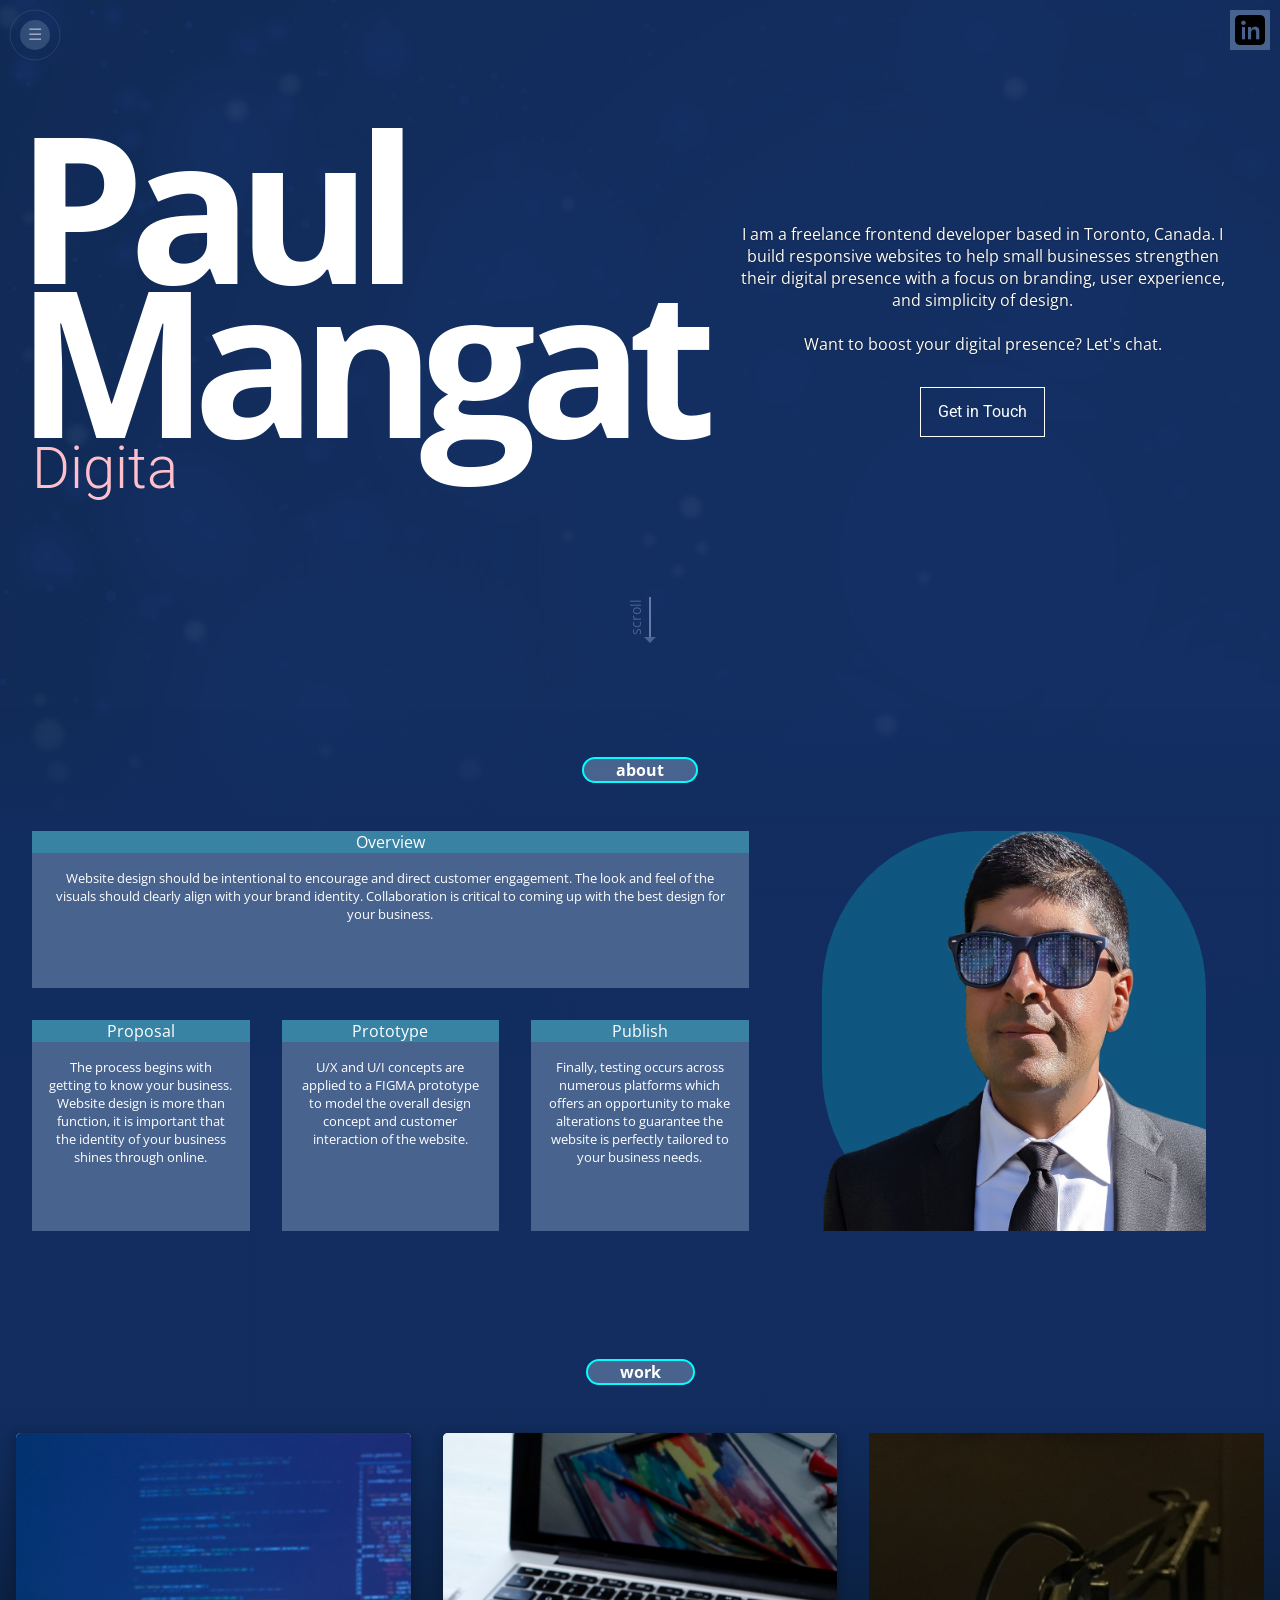
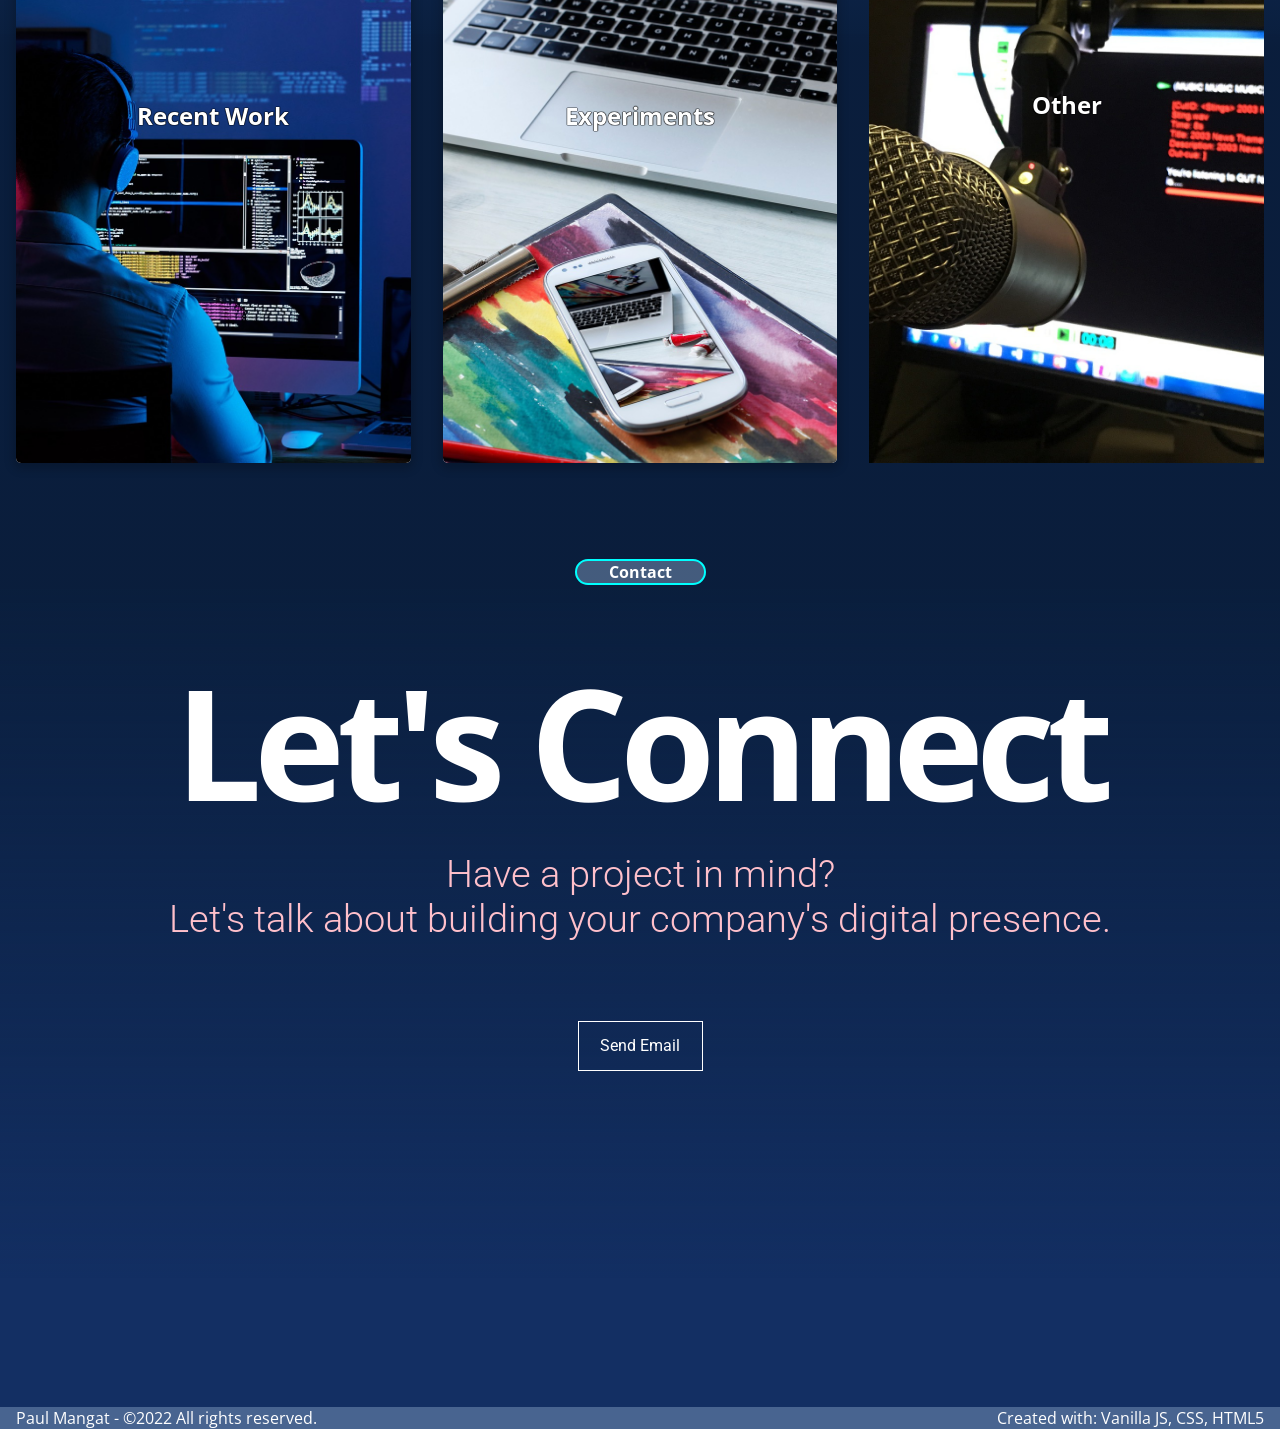
==== index.html @ fce482c1 "Portfolio v2" ====
<!DOCTYPE html>
<html lang="en-US">
<head>
  <meta charset="UTF-8" />
  <meta name="viewport" content="width=device-width, initial-scale=1.0">
  <!-- CSS Stylesheets -->
  <link rel="stylesheet" type="text/css" href="css/base.css">
  <link rel="stylesheet" type="text/css" href="css/background.css">
  <link rel="stylesheet" type="text/css" href="css/styles.css">
  <link rel="stylesheet" type="text/css" href="css/nav.css">

  <!-- Javascript -->
  <script src="javascript/main.js" defer></script>
  <script src="javascript/background.js" defer></script>
  <script src="javascript/nav.js" defer></script>

  <title>PaulMangat - Web Design</title>
</head>
<body class="BGColor" onload="initBG()">

<!-- Background Animation via HTML Canvas -->
<div class="background-canvas-container ">
  <canvas id="canvas"></canvas>
</div>
<!-- Content Starts Below -->


<!-- *********************** NAVIGATION SECTION ******************** -->
<!-- ********************************************************* -->

<nav id="nav">
  <svg>
    <!-- Menu Button-->
    <g class="nav-button" id="nav-button">
      <circle class="nav-button__inner" cx="35" cy="35" r="15"/>
      <circle class="nav-button__fill"cx="35" cy="35" r="20"/>
      <circle class="nav-button__outer"cx="35" cy="35" r="25"/>
      <text class="nav-button__hamburger no-select" x="28" y="40">☰</text>
    </g>
    <!-- End Menu button-->
  </svg>

  <div class="nav-menu" id="nav-menu">
    
    <div class="nav__links flex nav__links--flex">
    <ul>
      <li><a href="#about" id="nav__link">About</a></li>
      <li><a href="#work" id="nav__link">Work</a></li>
      <li><a href="#contact" id="nav__link">Contact</a></li>
    </ul>
    </div>
  </div>

  </div>  <!-- End Menu Links-->
</nav>

<!-- *********************** LINKDIN ICON ******************** -->
<!-- ********************************************************* -->

<div class="linkedin"><a href="https://www.linkedin.com/in/paulmangat0">
  <img src="images/linkedin.png"></a></div>

<!-- *********************** HERO SECTION ******************** -->
<!-- ********************************************************* -->

<div class="hero mt-xxl">
  <div class="container flex">

    <div class="hero__name">
      <div class="hero__title hero__title--BG">
        <h1 class="hero__firstname">Paul</h1>
        <h1 class="hero__lastname">Mangat</h1>        
      </div>
      <div class="hero__title__subtitle">
        <h3 id="typewriter">Digital Design</h3>
      </div>
    </div>

    <div class="hero__description fade-in-blur">
      <p>I am a freelance frontend developer based in Toronto, Canada. I build responsive websites to help small businesses strengthen
        their digital presence with a focus on branding, user experience, and simplicity of design.</p>
      <br>
      <p>Want to boost your digital presence? Let's chat.</p>
         <div class="contact-button">
          <a href="mailto:paulmangat0@gmail.com"><button class="button1">Get in Touch</button></a>
        </div>
    </div>

  </div>
</div>

<!-- *********************** SCROLL ARROW ******************** -->
<!-- ********************************************************* -->

<div class="scroll flex mt-l">
  <div class="scroll-text">scroll</div>
  <div class="scroll-arrow flex">
    <div class="scroll-arrow__line"></div>
    <div class="scroll-arrow-triangle"></div>
  </div>
</div>

<!-- *********************** ABOUT SECTION ******************* -->
<!-- ********************************************************* -->

<a name="about"></a>
<div class="about mt-l"> 
  <div class="flex">
    <div class="about--title slide-in-from-bottom" id="scroll-event">about</div>
  </div>
  <div class="container">
   
    <div class="about__content about__content--grid grid">
      <div class="about__description about__description--grid slide-in-from-bottom" id="scroll-event">
        <div class="about__description__title">Overview</div>
        <div class="about__description__content">
          <p>
            Website design should be intentional to encourage and direct customer engagement. 
            The look and feel of the visuals should clearly align with your brand
            identity. Collaboration is critical to coming up with the best design for your business.                                    
          </p>
        </div>
      </div>
      <div class="about__pic flex about__pic--grid slide-in-from-bottom" id="scroll-event">
        <img src="images/PaulMangat.png">
      </div>
      <div class="about__info slide-in-from-bottom" id="scroll-event">
        <div class="about__info__title">Proposal</div>
        <div class="about__info__content">
          <p>
            The process begins with getting to know your business. Website design is more than function, it is important
            that the identity of your business shines through online. 
          </p>
          </div>
      </div>
      <div class="about__info slide-in-from-bottom" id="scroll-event">
        <div class="about__info__title">Prototype</div>
        <div class="about__info__content">
          <p>
            U/X and U/I concepts are applied to a FIGMA prototype to model the overall design concept and customer interaction of the website. 
          </p>
        </div>
      </div>
      <div class="about__info slide-in-from-bottom" id="scroll-event">
        <div class="about__info__title">Publish</div>
        <div class="about__info__content">
          <p>
            Finally, testing occurs across numerous platforms which offers an opportunity to make alterations
            to guarantee the website is perfectly tailored to your business needs.     
          </p>
        </div>
      </div>
      <div></div>
      <div></div>
    </div>
  </div>
</div>


<!-- *********************** PORTFOLIO SECTION ******************* -->
<!-- ************************************************************* -->

<a name="work"></a>
<div class="portfolio">   
  <div class="flex">
    <div class="portfolio--title slide-in-from-bottom" id="scroll-event">work</div>
  </div>
  <div class="container">
    <div class="work-cards grid work-cards--grid slide-in-from-bottom" id="scroll-event">

      <a href="https://www.safeswitch.ca">
      <div class="example-card card">
        <img src="images/work.jpg">
        <div class="example-details">
          <h2>Recent Work</h2><br>
          <p>SafeSwitch - car security company.</p>
        </div>
      </div>
      </a>

      <a href="https://github.com/PaulMangat0">
      <div class="example-card card">
        <img src="images/experiments.jpg">
        <div class="example-details">
          <h2>Experiments</h2><br>
          <p>Projects and sample code on GitHub.</p>
        </div>
      </div>
      </a>

      <a href="https://www.youtube.com/channel/UCL4vTItX3FOSMBXKRuMDc4Q/videos">
      <div class="example-card ">
        <img src="images/other.jpg">
        <div class="example-details">
          <h2>Other</h2><br>
          <p>Filmed, edited, and built custom animations on a YouTube channel.</p>
        </div>
      </div>
      </a>
    
    </div>
  </div>
  </div>
</div>


<!-- ************************ CONTACT SECTION ******************** -->
<!-- ************************************************************* -->

<a name="contact"></a>
<div class="contact">  
  <div class="flex">
    <div class="contact__title  slide-in-from-bottom" id="scroll-event">Contact</div>
  </div> 
  <div class="container">

  <div class="contact__comment"><h1>Let's Connect</h1></div>
  <div class="contact__description"><p>Have a project in mind?<br> Let's talk about building your company's digital presence.</p></div>
  <div class="contact__email flex contact__email--flex ">
    <a href="mailto:paulmangat0@gmail.com"><button class="button1">Send Email</button></a>
  </div>

  </div>
</div>

</div>
<!-- **************** FOOTER Section *************** -->
<!-- ************************************************ -->

<footer>
  <div class="footer-box flex footer-box--flex mt-xxl">
    <div>Paul Mangat - ©2022 All rights reserved.</div>    
    <div>Created with: Vanilla JS, CSS, HTML5</div>
  </div>
</footer>

</body>
</html>
---- css/base.css ----
@import url('https://fonts.googleapis.com/css2?family=Open+Sans:wght@300;400;500;700;800&family=Roboto+Condensed:wght@300&family=Roboto:wght@400;500;700;900&display=swap');
/* font-family: 'Open Sans', sans-serif;
font-family: 'Roboto', sans-serif; */



/******TEMP*******/
.b1 {
  background-color:rebeccapurple;
}
.b2 {
  background-color:yellowgreen;
}
.b3 {
  background-color:peru;
}

/******TEMP*******/


:root {
  --maxWidth:1920px;
  --primaryColor:white;
  --secondaryColor:cyan;
  --trinaryColor:pink;
  --bgColorLight:rgba(126, 154, 190,0.5);
  --bgColorDark:rgb(18, 45, 95);
  --bgColorDarkT:rgba(18, 45, 95,0.95);
  --bgColorExtraDark:rgb(10, 30, 60);

}

body {
  margin: 0;
  padding: 0;
  font-family: 'Open Sans', sans-serif;
  color: var(--primaryColor);
  /* height: 3000px; temp */
}
 
* {
  box-sizing: border-box;
  padding: 0;
  margin: 0;
}

/* base elements */

ul{
	list-style-type: none; /* no bullets */
}

a {
 	/* remove default link underline and color */
	text-decoration: none;
  color: var(--primaryColor);
}

h1 {
  padding:0;
  margin:0;
  /* font-family: 'Roboto',sans-serif;
  font-size: 4rem; */
} 

svg {
  width:100%;
  height:100%;
}

img {
  max-width: 100%;
  max-height: 100%;
}

/* styles */

.container {
	max-width: var(--maxWidth);
	margin: 0 auto;  
}

.flex {
  display: flex;
}

.flex--column {
  flex-direction: column;
}

.grid {
  display: grid;
}

/* Margins */

.mt-m {
  margin-top: 2rem;
}

.mt-l {
  margin-top: 4rem;
}

.mt-xl {
  margin-top: 6rem;
}

.mt-xxl {
  margin-top: 8rem;
}



/******* UTILS *****/

.no-select {
  -webkit-touch-callout: none; /* iOS Safari */
    -webkit-user-select: none; /* Safari */
     -khtml-user-select: none; /* Konqueror HTML */
       -moz-user-select: none; /* Old versions of Firefox */
        -ms-user-select: none; /* Internet Explorer/Edge */
            user-select: none; /* Non-prefixed version, currently
                                  supported by Chrome, Edge, Opera and Firefox */
}


/********* FX ********/

/*** fade in ***/
.fade-in-blur{
  opacity: 0;
  animation-name: fade-in-blur;
  animation-duration: 4s;
  animation-delay: 2s;
  animation-direction: normal;
  animation-fill-mode: forwards;
}

@keyframes fade-in-blur {
  from {opacity: 0; text-shadow: 0 0 4px #000000;}
  to {opacity: 1; text-shadow: 0 0 1px #000000;}
}

/************* Buttons ***********/

.button1 {
  cursor: pointer;
  width: 125px;
  height: 50px;
  background-color: rgba(0,0,0,0);
  border: var(--primaryColor) 1px solid; 
  color: var(--primaryColor);
  font-family: 'Roboto', sans-serif; 
  font-size: 1rem;
  font-weight: 400;
  transition: all 0.1s ease-out;
}

.button1:hover {
  border: var(--secondaryColor) 1px solid; 
  color: var(--secondaryColor);
  transform: scale(110%);
  box-shadow:0 0 20px var(--bgColorLight);;
}

/************ cards ********************/

.card{
	background-color: var(white);
	color: var(--dark-color);
	border-radius: 5px;
	box-shadow: 0 3px 10px 3px rgba(0,0,0,0.2);
	/* padding: 20px; */
	height: 100%;
	width: 100%;
}

/*******************************************************************/
/********************* Scroll FX **********************************/
/***Slide in from bottom ****/

.slide-in-from-bottom {
  opacity: 0;
  transform: translateY(50%);
  transition: all 2s ease;
}
.slide-in-activate{ 
  transform: translateY(0%);
  opacity: 1;
}
---- css/background.css ----
.BGColor {
  background:  url("../images/White-Bokeh.jpg"), rgb(19, 47, 99);
  background-blend-mode: multiply; 
  background-repeat: no-repeat;
}


.background-canvas-container {
  z-index: -10; 
  position: fixed;
  top:0;
  left:0;
  width: 100%;
  height: 100%;
  animation: fadeInBG 3s ease-in;
}


/* slight fade in */
@keyframes fadeInBG {
  from {background-color:rgb(126, 154, 190);}
  to {background-color:rgba(0, 0, 0, 0);}
}
---- css/styles.css ----
/***************************************************************/
/*********************** Hero Section **************************/
/***************************************************************/
.hero {
  padding: 0 2rem;
}

.hero__title {
  font-family: 'Open Sans', sans-serif;  
  /* responsive dimensions */
  font-size: max(3rem,8vw);
  letter-spacing: max(-1rem,-1.5vw); 
  line-height: max(4.5rem,12vw); 
}

.hero__title__subtitle h3{
  padding-left: 1rem;
  color: pink; 
  font-family: 'Roboto', sans-serif; 
  font-size: max(1.75rem,4.5vw); /* responsive*/  
  font-weight: 300; 
  height:6rem;
}

#typewriter { /* subtitle typewriter animation requirements */
  opacity: 0;
}

 .hero__firstname {
  opacity: 0; 
  animation-name: slide-right;
  animation-delay: 0.5s;
  animation-duration: 2s;
  animation-direction: normal;
  animation-fill-mode: forwards;
 }

 .hero__lastname {
   opacity: 0; 
  animation-name: slide-left;
  animation-delay: 0.5s;
  animation-duration: 2s;
  animation-direction: normal;
  animation-fill-mode: forwards;
 }

@keyframes slide-right {
  from {opacity: 0; transform: translateX(-120%);}
  to {opacity: 1; transform: translateX(0);}
}
@keyframes slide-left {
  from {opacity: 0; transform: translateX(120%);}
  to {opacity: 1; transform: translateX(0);}
}

.hero__description {
 width:100%;
 padding-inline:2rem;
 margin-block: auto;
 text-align: center;
}

.contact-button {
  margin-top: 2rem;
}

/*********************** Hero MEDIA ****************************/
/***************************************************************/

/*********** desktop *********/
@media(min-width:769px) {  /* desktop */
  .hero {
    padding: 0 1rem;
  }

}


/***** Tablet and Under *****/
@media(max-width: 768px){ 

  .hero {
    padding: 0 1rem;
  }

  .hero .flex {
    flex-direction: column;
  }

  .hero__title__subtitle h3{
    padding-left: 0.5rem;
  }

  .hero__description {
    padding-inline:1rem;
  }

}


/*********************** Scroll Down Arrow ****************************/
/**********************************************************************/

.scroll {
  margin-inline: auto;
  margin-bottom: 2rem;
  justify-content: center;
  align-items: center;
  animation: moveUpDown 1s infinite alternate;
  pointer-events: none;
}

/*fake a delay between animatione */
@keyframes moveUpDown {
  0%, 10%   {transform: translateY(0) ;}
  90%, 100%  {transform: translateY(10px);}
}

.scroll-arrow {
  flex-direction: column; 
  justify-content: center;
  align-items: center;
  height:50px;
  width: 10px;
}

.scroll-arrow__line {
  height:40px;
  width:0px;
  background-color: var(--bgColorLight);
  border:var(--bgColorLight) 1px solid;
}

.scroll-arrow-triangle {
  width: 0; 
  height: 0; 
  border-left: 6px solid transparent;
  border-right: 6px solid transparent;
  border-top: 6px solid var(--bgColorLight);;
}

.scroll-text {
  color: var(--bgColorLight);
  font-size: 14px;
  padding-top: 10px;
  margin-top: auto;
  writing-mode:vertical-lr;
  transform: rotate(-180deg); 
}


/*********************** About Section ********************************/
/**********************************************************************/

.about--title {
  margin-bottom: 3rem;
  padding-inline:2rem;

  font-family: 'Open sans', sans-serif;  
  font-size: 1rem;
  display: inline-block;
  text-align: center;
  border-radius: 25px;
  font-weight: 700;

background-color: var(--bgColorLight);
border: 2px solid cyan;
}

.about {
  padding-inline: 2rem;
  padding-block: 3rem;
  background-color: var(--bgColorDark); 
  background: linear-gradient(180deg, rgba(18,45,95,0) 0%, rgba(18,45,95,0.95) 20%);

}

.about .flex {
  justify-content: center;
  align-items: center;
}

.about__content {
  text-align: center;
}

.about__content--grid {
  grid-template-columns: repeat(5, 1fr);;
  gap:2rem;
}

.about__description {
  background-color: var(--bgColorLight);
}

.about__description--grid {
  grid-column: 1 / 4;
}

.about__pic {
  width:max(300px, 30vw);
  object-fit: contain;  
  margin-inline: auto;
  background-color: rgba(0, 255, 255, 0.2);
  border-radius: 40%;
  border-bottom-right-radius: 0;              /* Not sure */
}

/* .about__pic img {    not sure
    filter:saturate(60%); 
} */

.about__pic--grid {
   grid-column: 4 / 6; 
   grid-row: 1 / 3;  
}

.about__info {
  background-color: var(--bgColorLight); 
}

.about__info__title,
.about__description__title {
  background-color: rgba(0, 255, 255, 0.2);

}



.about__info__content,
.about__description__content {
  font-size: 0.8rem;
  padding: 1rem;
}  


/*********************** About Section Media **************************/
/**********************************************************************/

/*********** desktop *********/
@media(min-width:769px) {  /* desktop */

}


/***** Tablet and Under *****/
/* @media(max-width: 768px){  */
  
  @media(max-width: 1100px){ 

  .about {
    padding: 1rem;
  }

  .about__pic {
    border-radius: 0;
    border-top-left-radius: 5px;
    border-top-right-radius: 5px;
    max-width: 500px;
    width: 100%;
  }

  .about__content--grid {
    grid-template-columns: 1fr;
    gap:1rem;
  }

  .about__description--grid {
    grid-column: 1 / 1;
  }

  .about__pic--grid {
    grid-column: 1 / 1; 
    grid-row: 1 / 1;  
 }

}


/*********************** Portfolio Section ********************************/
/**************************************************************************/
.portfolio {
  background-color: var(--bgColorExtraDark);
  background: linear-gradient(180deg, rgba(18,45,95,0.95) 12%, rgba(10,30,60,0.9833683473389355) 42%);
  padding-inline:1rem;
  padding-block: 3rem;
}

.portfolio .flex {
  justify-content: center;
  align-items: center;
}

.portfolio--title {
  margin-bottom: 3rem; 
  padding-inline:2rem;

  font-family: 'Open sans', sans-serif;  
  font-size: 1rem;
  display: inline-block;
  text-align: center;
  border-radius: 25px;
  font-weight: 700;

background-color: var(--bgColorLight);
border: 2px solid cyan;
}


.work-cards--grid {
  grid-template-columns: 1fr 1fr 1fr;
  gap:2rem; 
}

.example-card {
   position: relative; 
   overflow: hidden;
   background-color: rgba(0, 0, 0,0.1);
   background: radial-gradient(circle, rgba(0,0,0,0.7430322470785189) 14%, rgba(255,255,255,1) 100%);
   height:70vh;
  }

.example-card:hover {
  background: none;
  background-color: rgba(0, 0, 0,0);
 }

.example-details {
  text-align: center;
  position: absolute;
  top:50%;
  left:50%;
  transform: translate(-50%,-50%); 
  text-shadow: 0 0 1px black, 0 0 1px black, 0 0 1px black, 0 0 1px black;
}

.example-card img{
  opacity: 1;
  transition: all 0.5s linear;
  width:200%;
  height:200%; 
  object-fit: cover;
}

.example-card:hover img{
  opacity: 0.3;
  transform: scale(110%);
}

.example-card p {
  opacity: 0;
  transition: all 0.5s linear;
  font-size: 1rem;
}

.example-card:hover p{
  opacity:1;
}

/*********************** Portfolio Section Media **************************/
/**************************************************************************/

/***** Tablet and Under *****/
@media(max-width: 768px){ 
  .work-cards--grid {
    grid-template-columns: 1fr;
  }

  .example-card {
    height:50vh;
  }
}


/*********************** Contact Section **********************************/
/**************************************************************************/


.contact {
  padding-inline:1rem;
  padding-top: 3rem;
  padding-bottom: 8rem;
  /* background: rgba(10,30,60,0.2); */
  background: linear-gradient(180deg, rgba(10,30,60,0.9833683473389355) 10%, rgba(255,255,255,0) 100%);
}

.contact__title {
  margin-bottom: 3rem; 
  padding-inline:2rem;
  font-family: 'Open sans', sans-serif;  
  font-size: 1rem;
  display: inline-block;
  margin:0 auto;
  text-align: center;
  border-radius: 25px;
  font-weight: 700;

background-color: var(--bgColorLight);
border: 2px solid cyan;
}

.contact.flex {
  justify-content: center;
  align-items: center;
}

.contact__comment {
  margin-top: 5rem;
  margin-bottom: 2rem;
  font-family: 'Open Sans', sans-serif;  
  /* responsive dimensions */
  font-size: max(2rem,6vw);
  letter-spacing: max(-0.5rem,-1vw); 
  line-height: max(5rem,12vw); 
  text-align: center;
}

.contact__description {
  margin-block: 2rem;
text-align: center;

color: pink; 
font-family: 'Roboto', sans-serif; 
font-size: max(1.5rem,3vw); /* responsive*/  
font-weight: 300; 
}

.contact__email {
  margin-block: 5rem;
}
.contact__email--flex {
  justify-content: center;
  align-items: center;
} 

/*********************** Footer Section **********************************/
/**************************************************************************/

.footer-box {
  background-color: var(--bgColorLight);
  color: var(--primaryColor);
  padding-inline: 1rem;
}

.footer-box--flex {
  justify-content: space-between;
  align-items: flex-start;
}
---- css/nav.css ----
/************************ NAVIGATION SECTION **************/
/**********************************************************/


nav {
  z-index: 9999;
  position: fixed;
  /* width:100vw; 
  height: 100vh; */
  top:0;
  left:0;

  /*Test*/
  width: 75px;
  height: 75px;
  
}


/******************** Nav Button ***********************/
.nav__button {
  z-index: 9999;
}

/** inner **/
.nav-button__inner {
  fill:rgba(126, 154, 190,0.3);
  stroke-width:0;
  transition: all 1s;
}
.nav-button:hover .nav-button__inner {
  fill:rgba(127, 255, 212,0.5)
}


/** fill **/
.nav-button__fill {
  fill:rgba(0, 0,0, 0);
  stroke:rgba(0,0,0,0);
  stroke-width:4px;
}

.nav-button:hover .nav-button__fill {
  fill:rgba(0, 0,0, 0);
  stroke:rgba(127, 255, 212,0.6);
  stroke-width:4px;
  animation: nav-button__fill-pattern 5s infinite ease-in;
}

/* animation fill pattern */
@keyframes nav-button__fill-pattern {
  0%  {stroke-dasharray:5,0,0,0,0,0;}
  10% {stroke-dasharray:0,5,0,0,0,0;}
  20% {stroke-dasharray:0,0,5,0,0,0;}
  30% {stroke-dasharray:0,0,0,5,0,0;}
  40% {stroke-dasharray:0,0,0,0,5,0;}
  50% {stroke-dasharray:0,0,0,0,0,5;} 
  60% {stroke-dasharray:0,10,0,10,0,10;}
  70% {stroke-dasharray:0,0,20,0,20,0;}
  80% {stroke-dasharray:10,0,5,0,20,0;}
  90% {stroke-dasharray:0,5,0,0,5,0;}
  100% {stroke-dasharray:0,0,5,0,0,0;}
}

/** outer **/
.nav-button__outer {
  cursor: pointer;
  fill:rgba(0,0,0,0);
  stroke:rgba(126, 154, 190,0.2);
  stroke-width:1;
  transition: all 1s 1s;
}

.nav-button:hover .nav-button__outer {
  stroke:rgba(255, 255, 255,0.8);
  stroke-width: 1;
}

/** hamburger **/
.nav-button__hamburger {
  cursor: pointer;
  fill:rgba(255, 255, 255,0.5);
  transition: all 1s 1.5s;
}

.nav-button:hover .nav-button__hamburger {
  fill:rgba(255, 255, 255,0.8);
  font-weight: 500;
} 

/**************** Nav Menu **********************/

.nav-menu {
  z-index: -1;
  position: fixed;
  left:-1px;
  top:0;
  height: 100%;
  width: 0;
  opacity: 0;
  background-color: var(--bgColorLight);
  transition: all 1s ease;
  border-right: 1px solid cyan;  
}

.nav-menu.active {
  position: fixed;
  width:60vw;
  transition: all 1s ease;
  opacity: 1;
  backdrop-filter: blur(25px);
}

@supports not (backdrop-filter:blur(10px)) {
  .nav-menu.active { 
    background-color: rgba(126, 154, 190,0.8);
  }
}

/**************** Nav Menu Media **********************/

/***** Tablet and Under *****/
@media(max-width: 768px){
  .nav-menu.active {
    width: 100vw;
  }
}

/**************** Nav Links **********************/

.nav__links {
  font-size: 3rem;
  font-weight: 700;
  font-family: 'Open Sans', sans-serif;  
  padding-block: 20vh;
}

.nav__links--flex {
  flex-direction: column;
  align-items: center; 
}

.nav__links li {
  margin-block: 2rem;
  border-bottom: 2px solid rgb(0, 255, 255);

}

.nav__links a {
  color: white;
  transition: all 1s ease;
}

.nav__links a:hover{
background: linear-gradient(to right,  #FFF 0%, #00ffff 50%,  #FFF 100%);
background-size: 200% auto;
color: cyan;
background-clip: text;
-webkit-background-clip: text;
-webkit-text-fill-color: transparent;
animation: backforth 2s linear infinite;
}

@keyframes backforth {
  to {
    background-position: 200% center;
  }
}


@keyframes linkColors {
  0% {color:red}
  50% {color:yellow}
  100% {color:green}
}

/**************** LINKEDIN ICON **********************/
.linkedin {
  position: absolute;
  background-color: var(--bgColorLight);
  top:10px;
  right: 10px;
  height: 40px;
  width: 40px;
}

.linkedin:hover {
  background-color: var(--primaryColor);
}
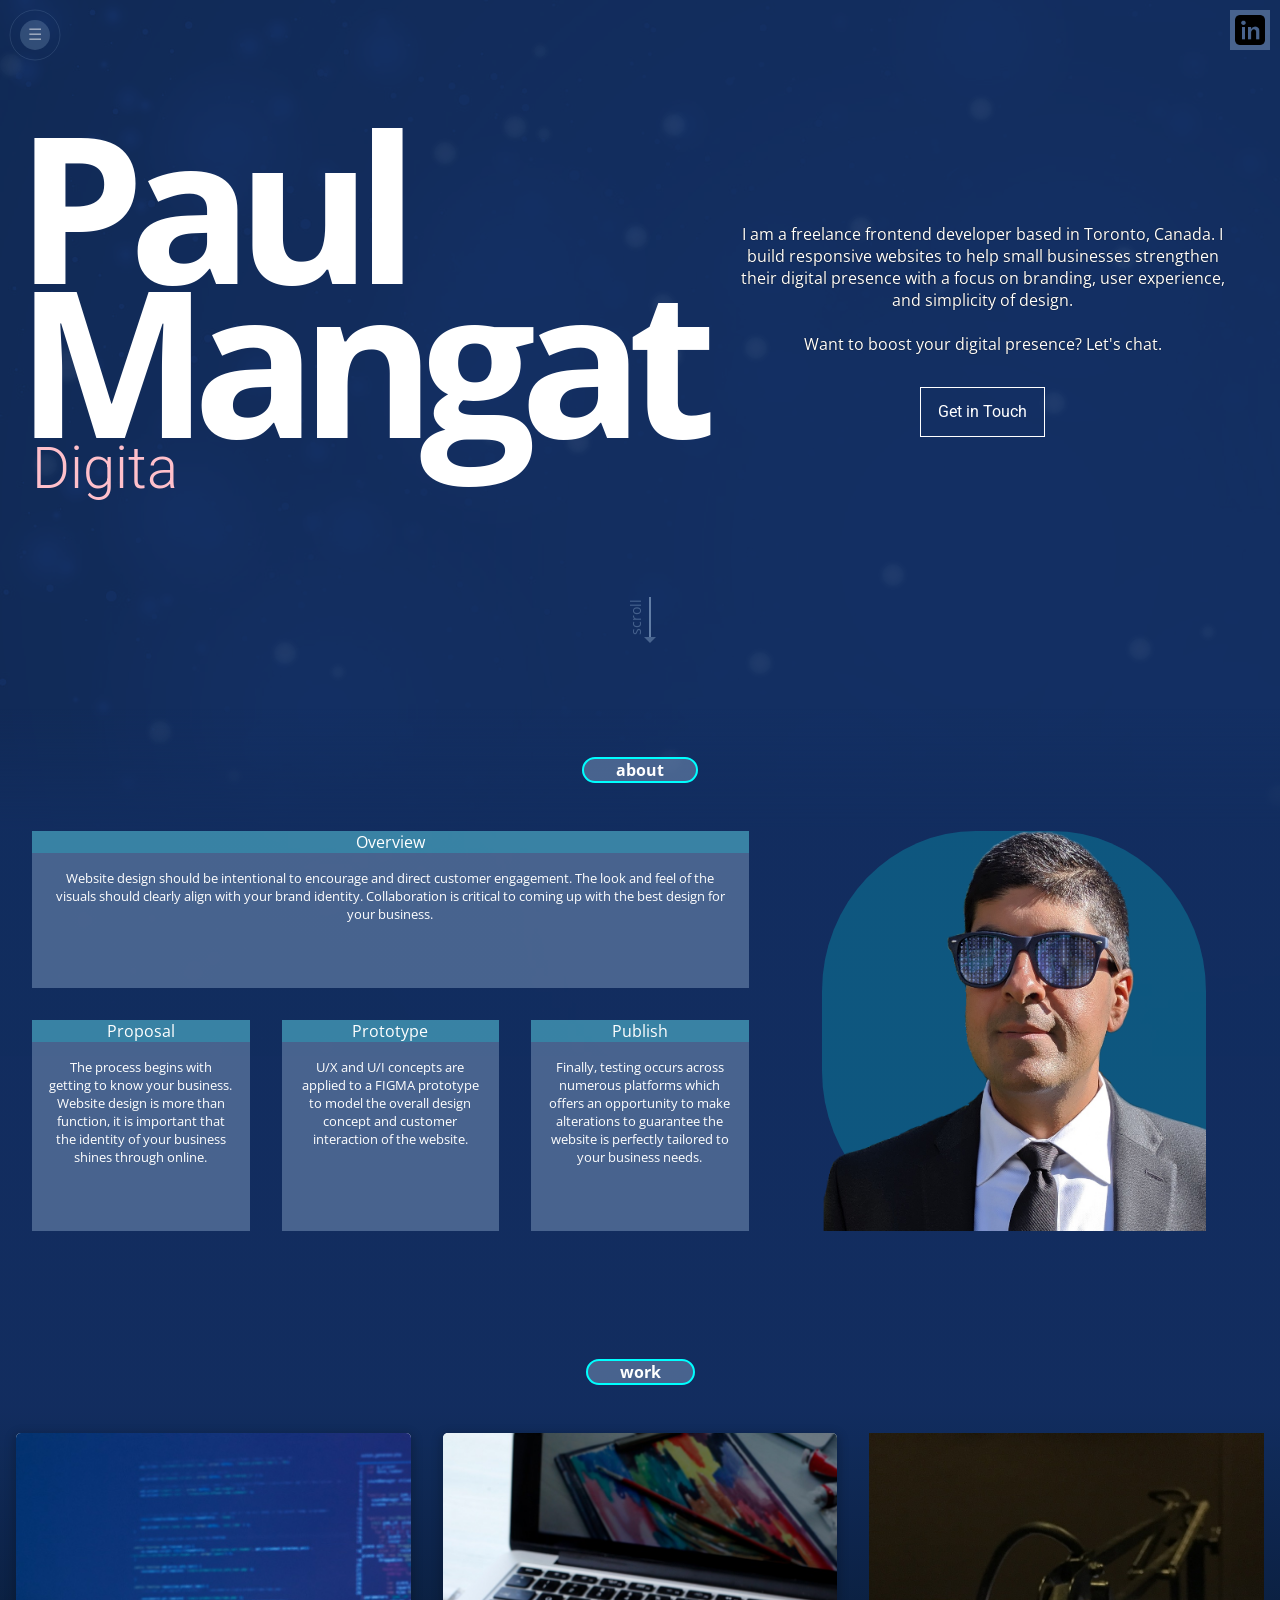
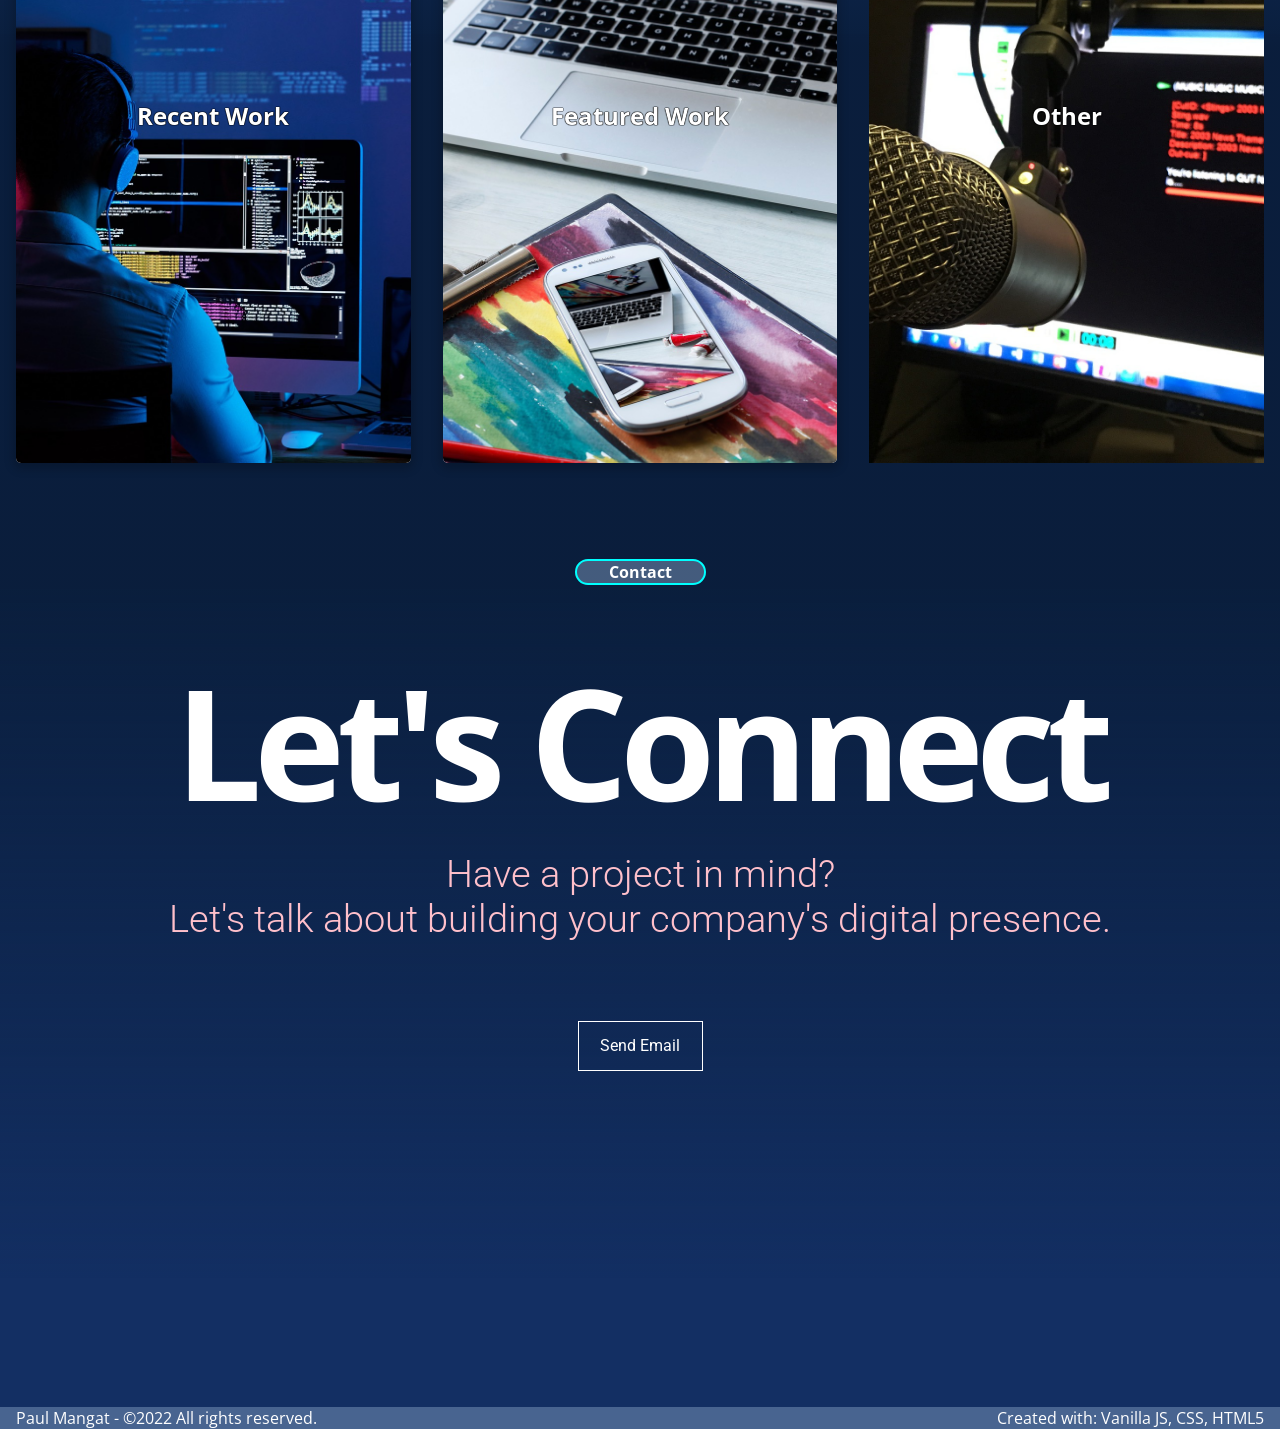
==== commit 41aa2ad4: "updated work section" ====
--- a/index.html
+++ b/index.html
@@ -182,18 +182,18 @@
       <div class="example-card card">
         <img src="images/experiments.jpg">
         <div class="example-details">
-          <h2>Experiments</h2><br>
-          <p>Projects and sample code on GitHub.</p>
+          <h2>Featured Work</h2><br>
+          <p>Highlights from my project work.</p>
         </div>
       </div>
       </a>
 
-      <a href="https://www.youtube.com/channel/UCL4vTItX3FOSMBXKRuMDc4Q/videos">
+      <a href="https://github.com/PaulMangat0">
       <div class="example-card ">
         <img src="images/other.jpg">
         <div class="example-details">
           <h2>Other</h2><br>
-          <p>Filmed, edited, and built custom animations on a YouTube channel.</p>
+          <p>>Projects and sample code on GitHub.</p>
         </div>
       </div>
       </a>
--- a/css/styles.css
+++ b/css/styles.css
@@ -229,7 +229,7 @@
 
 .about__info__content,
 .about__description__content {
-  font-size: 0.8rem;
+  font-size: max(0.8rem,1vw);
   padding: 1rem;
 }  
 
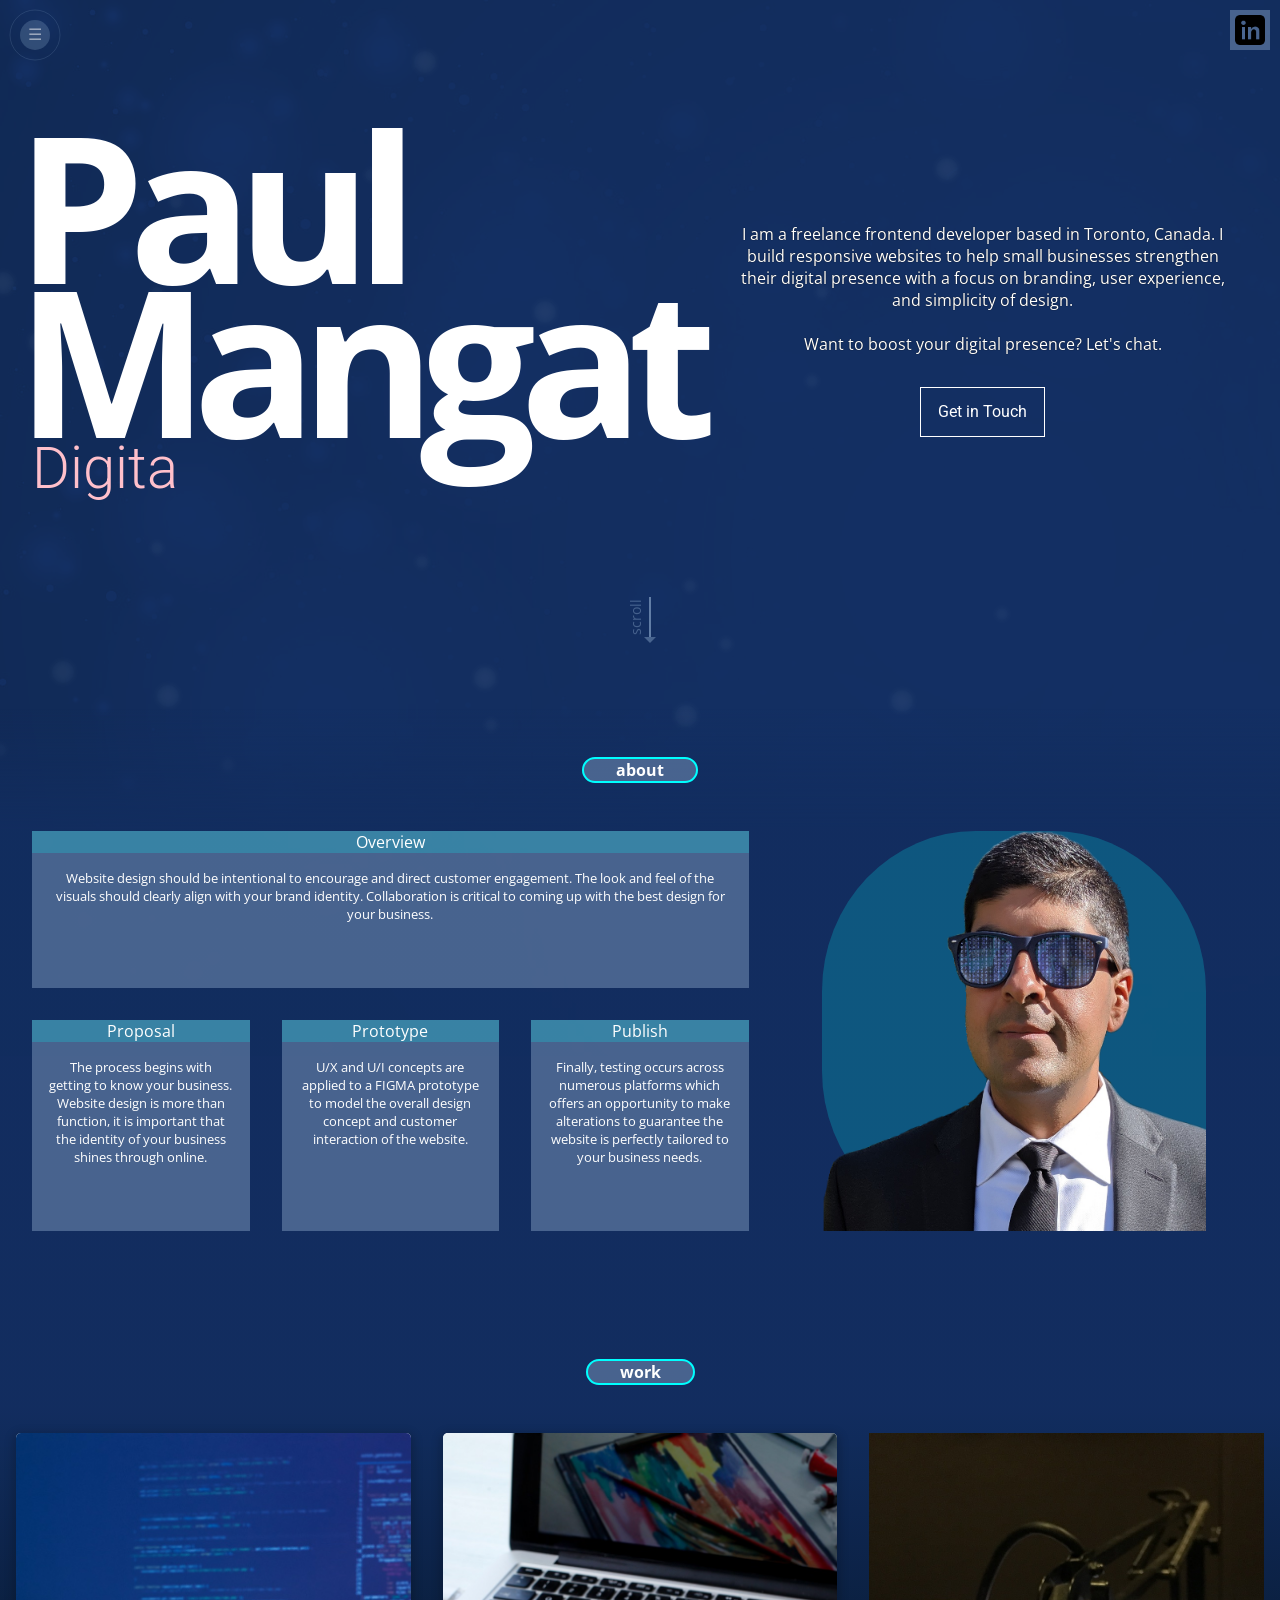
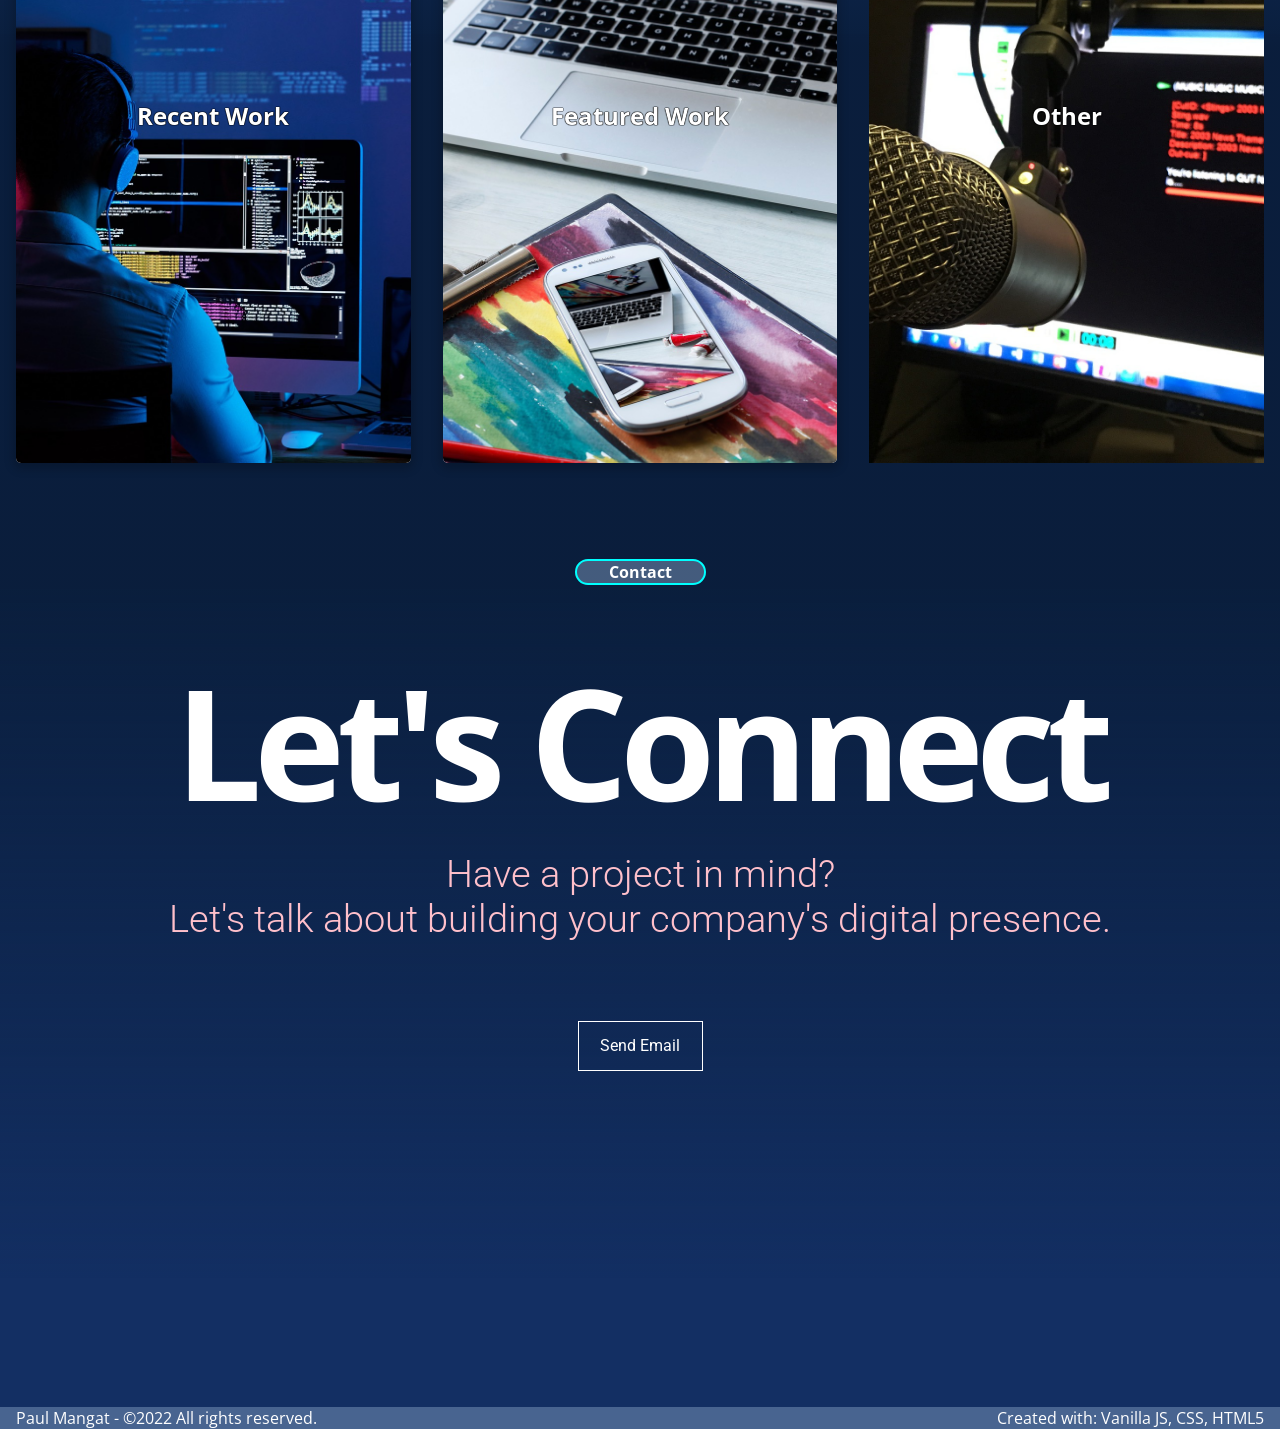
==== commit 95800304: "fixed typo" ====
--- a/index.html
+++ b/index.html
@@ -193,7 +193,7 @@
         <img src="images/other.jpg">
         <div class="example-details">
           <h2>Other</h2><br>
-          <p>>Projects and sample code on GitHub.</p>
+          <p>Projects and sample code on GitHub.</p>
         </div>
       </div>
       </a>
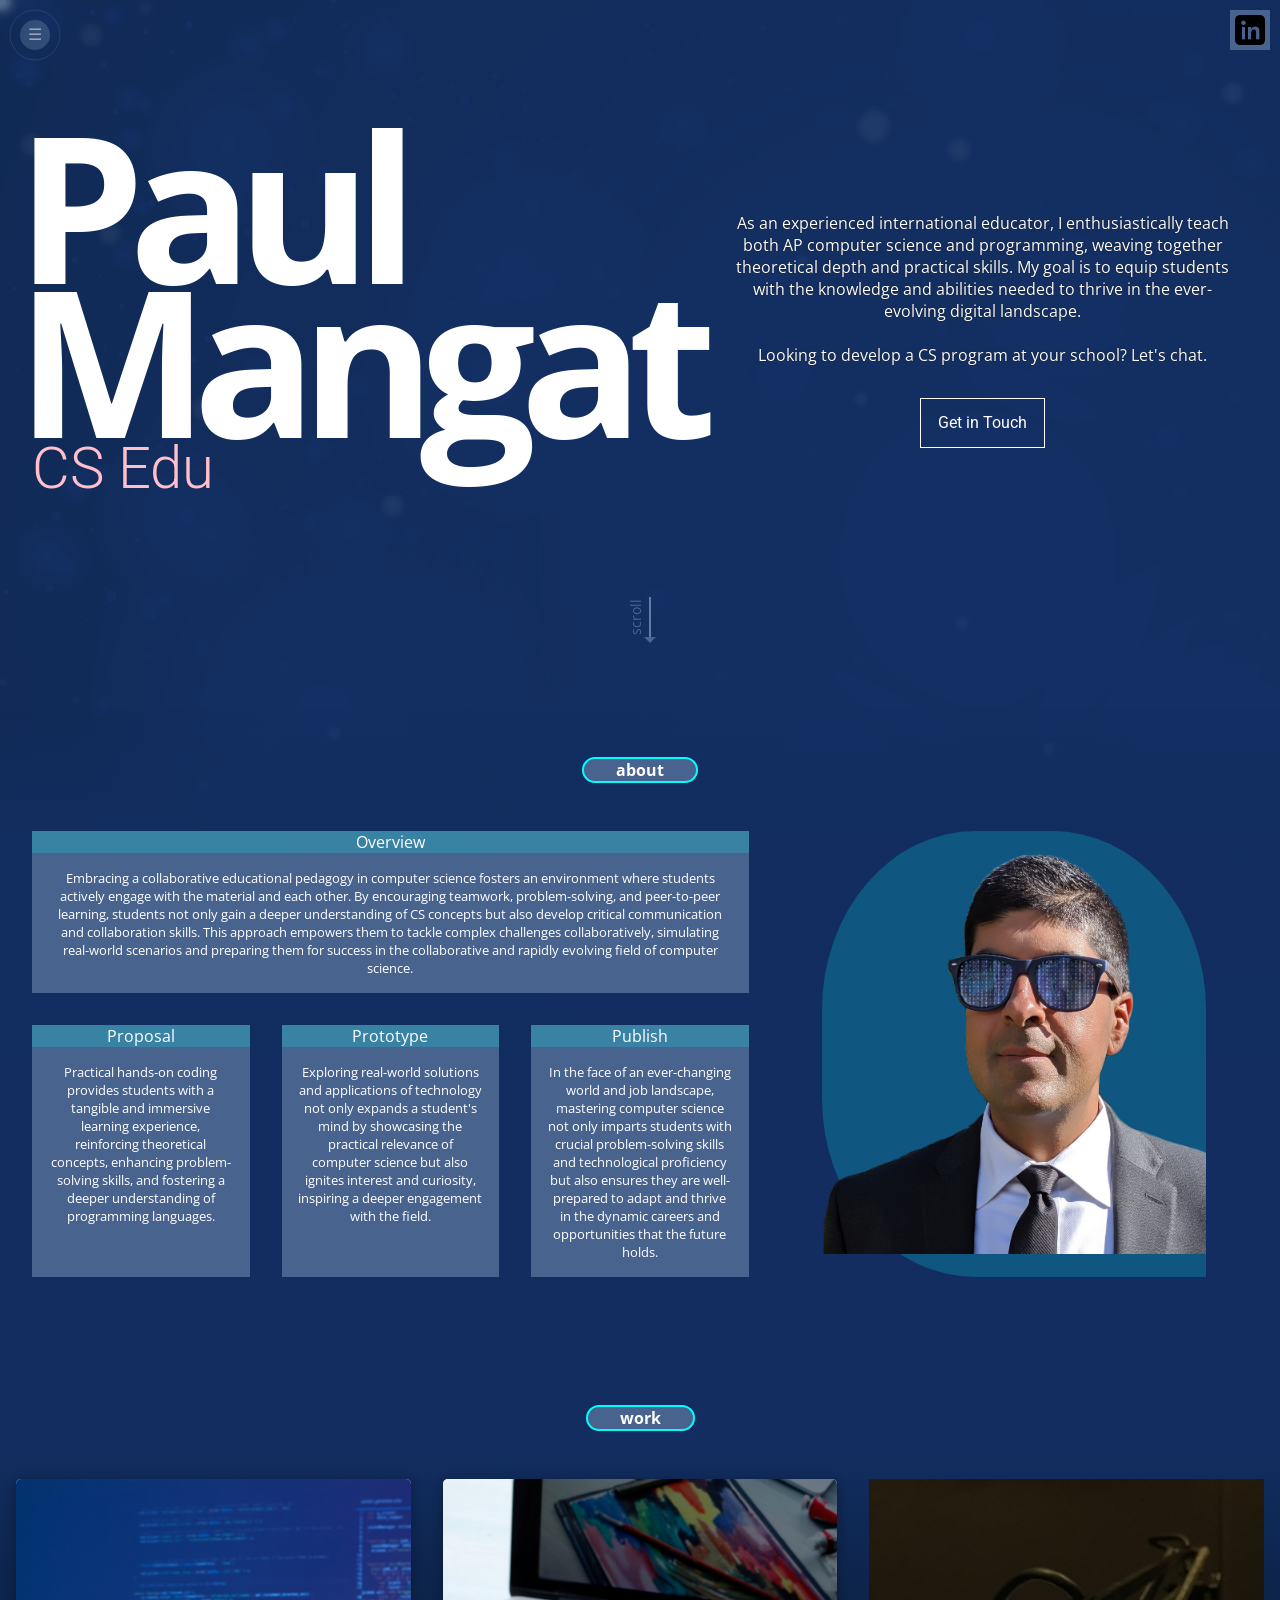
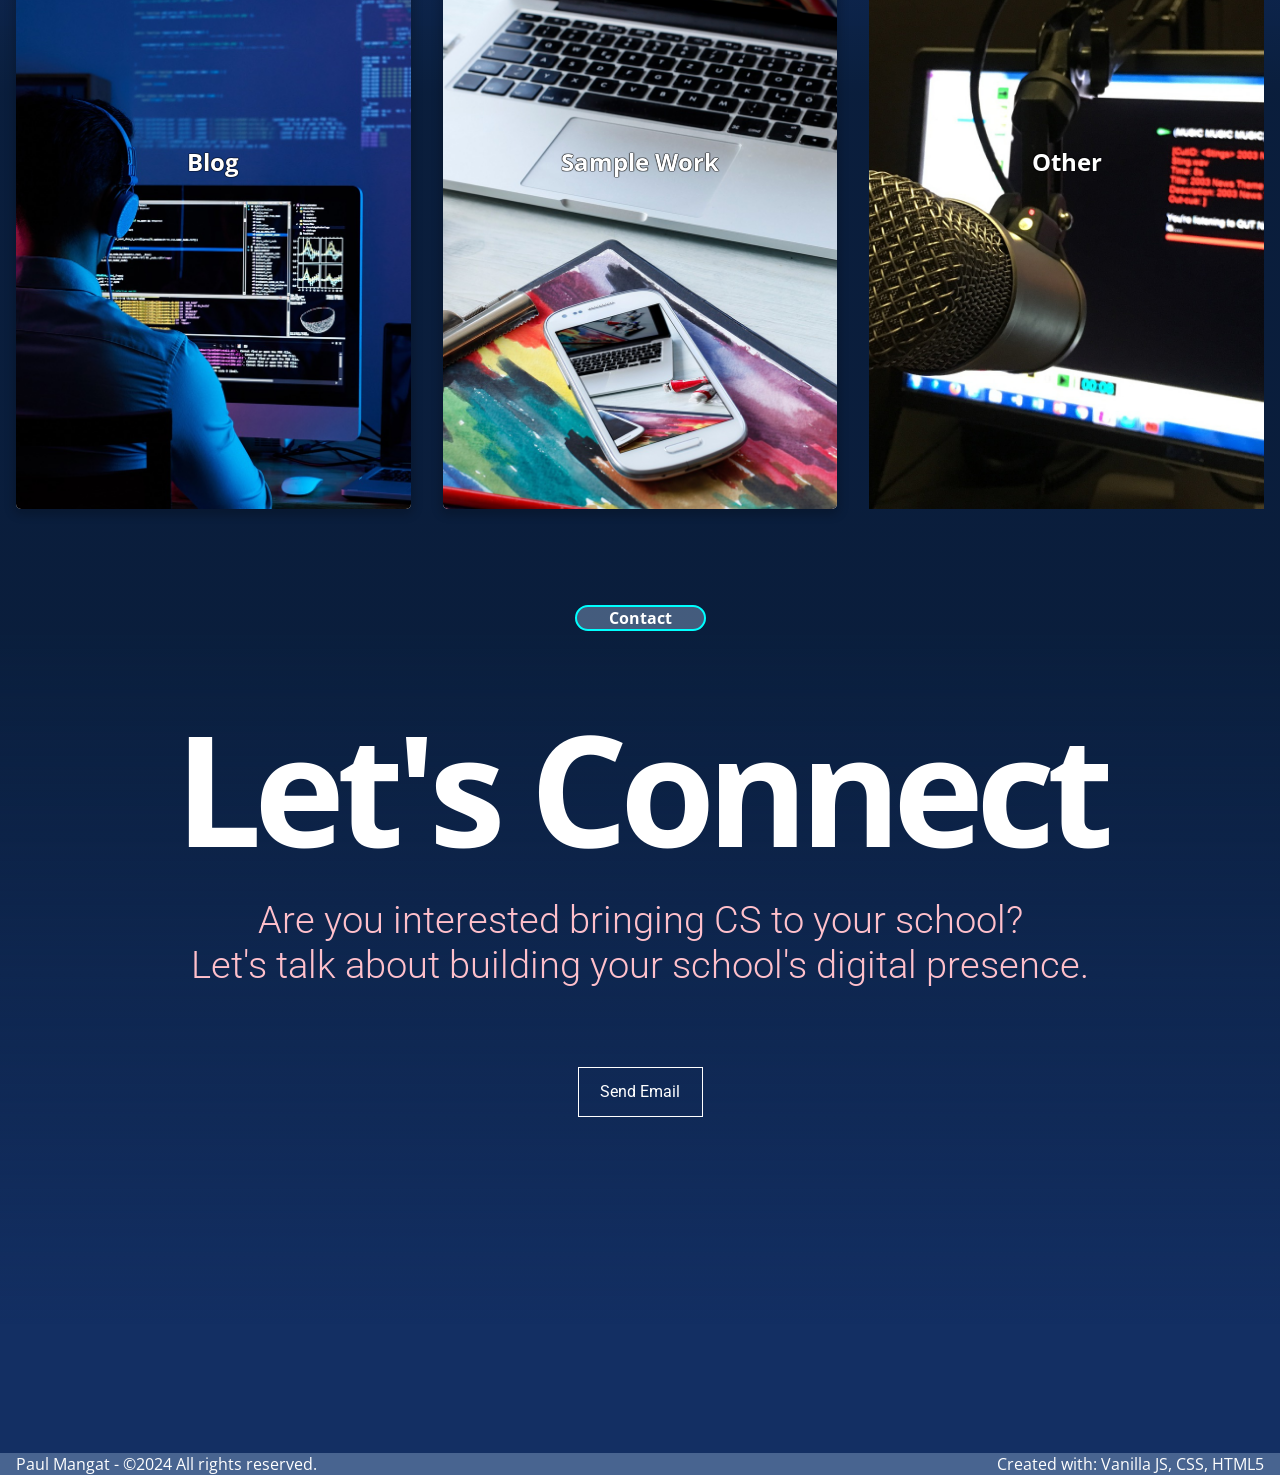
==== commit 32181b32: "Update index.html Change to education focus 1.0" ====
--- a/index.html
+++ b/index.html
@@ -14,7 +14,7 @@
   <script src="javascript/background.js" defer></script>
   <script src="javascript/nav.js" defer></script>
 
-  <title>PaulMangat - Web Design</title>
+  <title>PaulMangat - CS Education</title>
 </head>
 <body class="BGColor" onload="initBG()">
 
@@ -72,15 +72,15 @@
         <h1 class="hero__lastname">Mangat</h1>        
       </div>
       <div class="hero__title__subtitle">
-        <h3 id="typewriter">Digital Design</h3>
+        <h3 id="typewriter">CS Education Specialist</h3>
       </div>
     </div>
 
     <div class="hero__description fade-in-blur">
-      <p>I am a freelance frontend developer based in Toronto, Canada. I build responsive websites to help small businesses strengthen
-        their digital presence with a focus on branding, user experience, and simplicity of design.</p>
+      <p>As an experienced international educator, I enthusiastically teach both AP computer science and programming, weaving together theoretical depth and practical skills. 
+        My goal is to equip students with the knowledge and abilities needed to thrive in the ever-evolving digital landscape.</p>
       <br>
-      <p>Want to boost your digital presence? Let's chat.</p>
+      <p>Looking to develop a CS program at your school? Let's chat.</p>
          <div class="contact-button">
           <a href="mailto:paulmangat0@gmail.com"><button class="button1">Get in Touch</button></a>
         </div>
@@ -115,9 +115,11 @@
         <div class="about__description__title">Overview</div>
         <div class="about__description__content">
           <p>
-            Website design should be intentional to encourage and direct customer engagement. 
-            The look and feel of the visuals should clearly align with your brand
-            identity. Collaboration is critical to coming up with the best design for your business.                                    
+           
+Embracing a collaborative educational pedagogy in computer science fosters an environment where students actively engage with the material and each other. 
+            By encouraging teamwork, problem-solving, and peer-to-peer learning, students not only gain a deeper understanding of CS concepts 
+            but also develop critical communication and collaboration skills. This approach empowers them to tackle complex challenges collaboratively, 
+            simulating real-world scenarios and preparing them for success in the collaborative and rapidly evolving field of computer science.                                    
           </p>
         </div>
       </div>
@@ -128,8 +130,8 @@
         <div class="about__info__title">Proposal</div>
         <div class="about__info__content">
           <p>
-            The process begins with getting to know your business. Website design is more than function, it is important
-            that the identity of your business shines through online. 
+            Practical hands-on coding provides students with a tangible and immersive learning experience, 
+            reinforcing theoretical concepts, enhancing problem-solving skills, and fostering a deeper understanding of programming languages. 
           </p>
           </div>
       </div>
@@ -137,16 +139,16 @@
         <div class="about__info__title">Prototype</div>
         <div class="about__info__content">
           <p>
-            U/X and U/I concepts are applied to a FIGMA prototype to model the overall design concept and customer interaction of the website. 
-          </p>
+Exploring real-world solutions and applications of technology not only expands a student's mind by showcasing the practical 
+            relevance of computer science but also ignites interest and curiosity, inspiring a deeper engagement with the field.          </p>
         </div>
       </div>
       <div class="about__info slide-in-from-bottom" id="scroll-event">
         <div class="about__info__title">Publish</div>
         <div class="about__info__content">
           <p>
-            Finally, testing occurs across numerous platforms which offers an opportunity to make alterations
-            to guarantee the website is perfectly tailored to your business needs.     
+           In the face of an ever-changing world and job landscape, mastering computer science not only imparts students with crucial problem-solving skills 
+            and technological proficiency but also ensures they are well-prepared to adapt and thrive in the dynamic careers and opportunities that the future holds.     
           </p>
         </div>
       </div>
@@ -172,8 +174,8 @@
       <div class="example-card card">
         <img src="images/work.jpg">
         <div class="example-details">
-          <h2>Recent Work</h2><br>
-          <p>SafeSwitch - car security company.</p>
+          <h2>Blog</h2><br>
+          <p>CS Education Tips and Tricks</p>
         </div>
       </div>
       </a>
@@ -182,8 +184,8 @@
       <div class="example-card card">
         <img src="images/experiments.jpg">
         <div class="example-details">
-          <h2>Featured Work</h2><br>
-          <p>Highlights from my project work.</p>
+          <h2>Sample Work</h2><br>
+          <p>Highlights from student work.</p>
         </div>
       </div>
       </a>
@@ -215,7 +217,7 @@
   <div class="container">
 
   <div class="contact__comment"><h1>Let's Connect</h1></div>
-  <div class="contact__description"><p>Have a project in mind?<br> Let's talk about building your company's digital presence.</p></div>
+  <div class="contact__description"><p>Are you interested bringing CS to your school?<br> Let's talk about building your school's digital presence.</p></div>
   <div class="contact__email flex contact__email--flex ">
     <a href="mailto:paulmangat0@gmail.com"><button class="button1">Send Email</button></a>
   </div>
@@ -229,10 +231,10 @@
 
 <footer>
   <div class="footer-box flex footer-box--flex mt-xxl">
-    <div>Paul Mangat - ©2022 All rights reserved.</div>    
+    <div>Paul Mangat - ©2024 All rights reserved.</div>    
     <div>Created with: Vanilla JS, CSS, HTML5</div>
   </div>
 </footer>
 
 </body>
-</html>+</html>
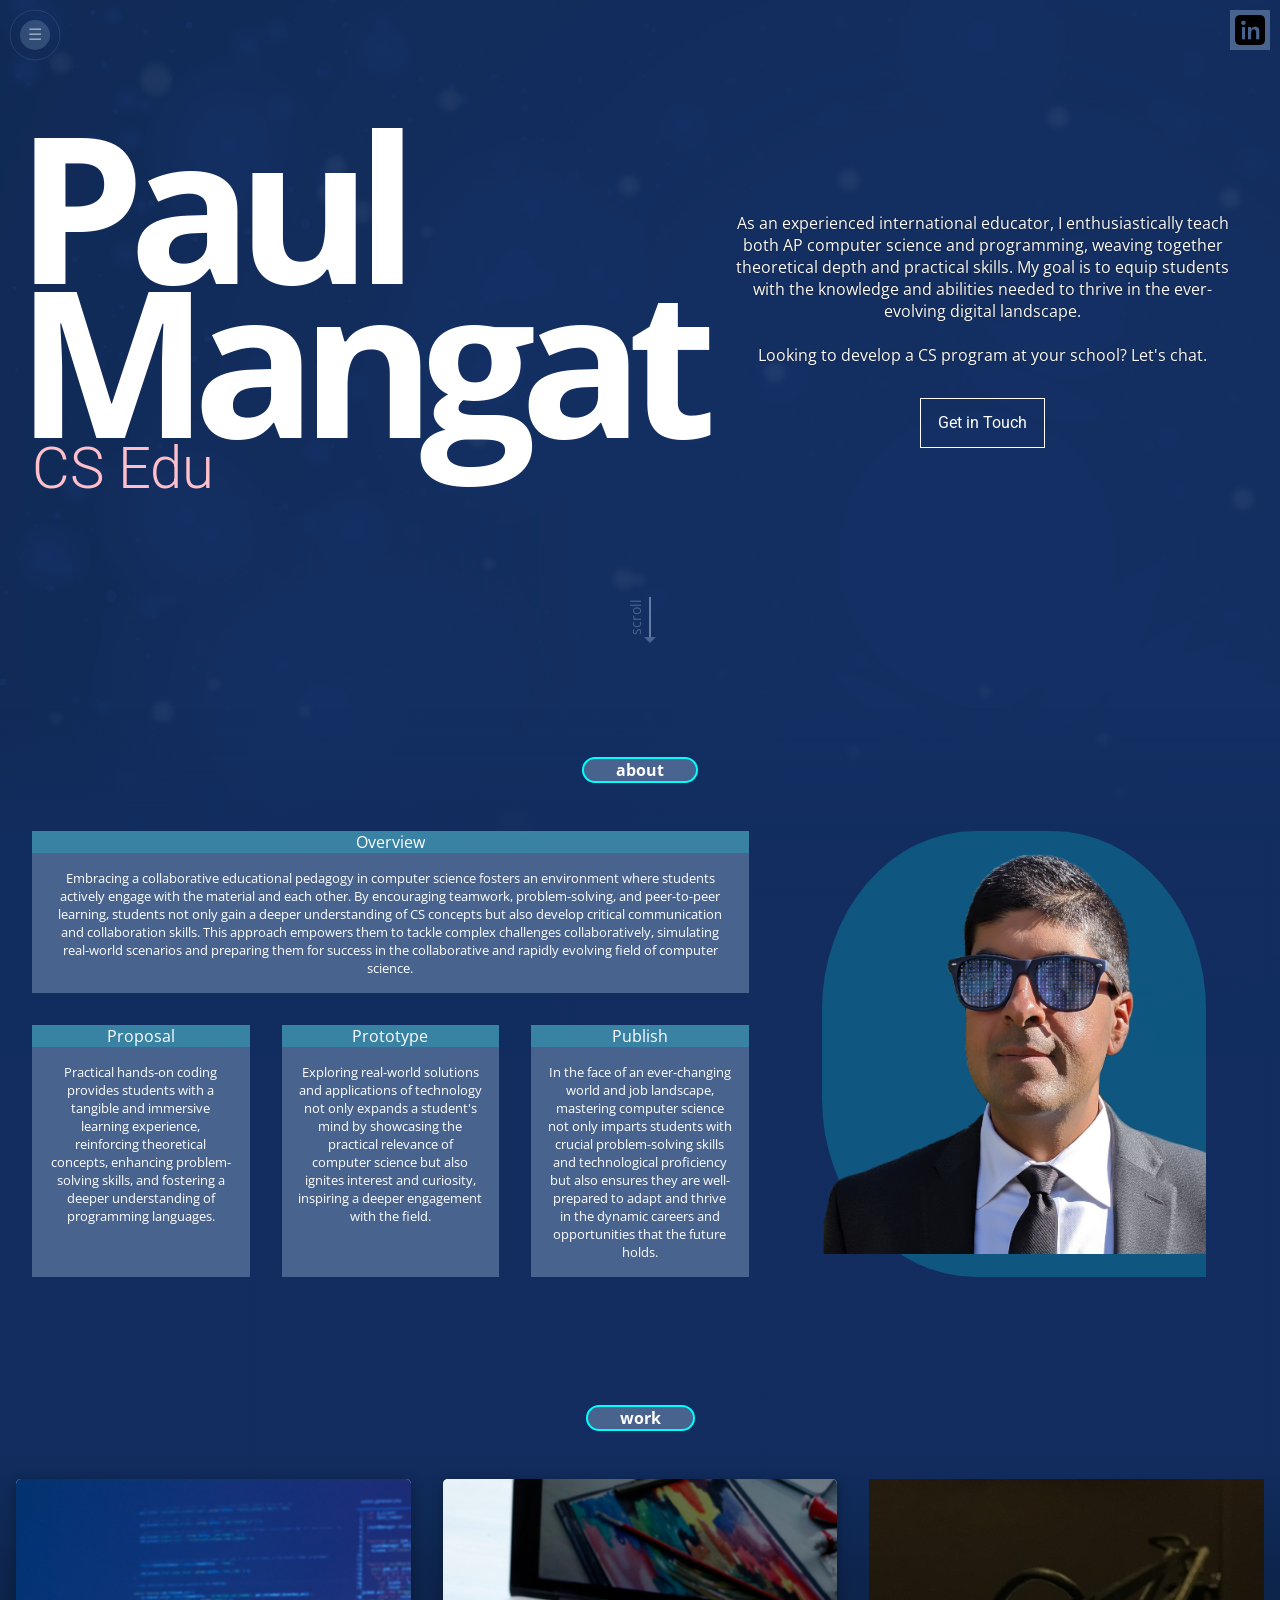
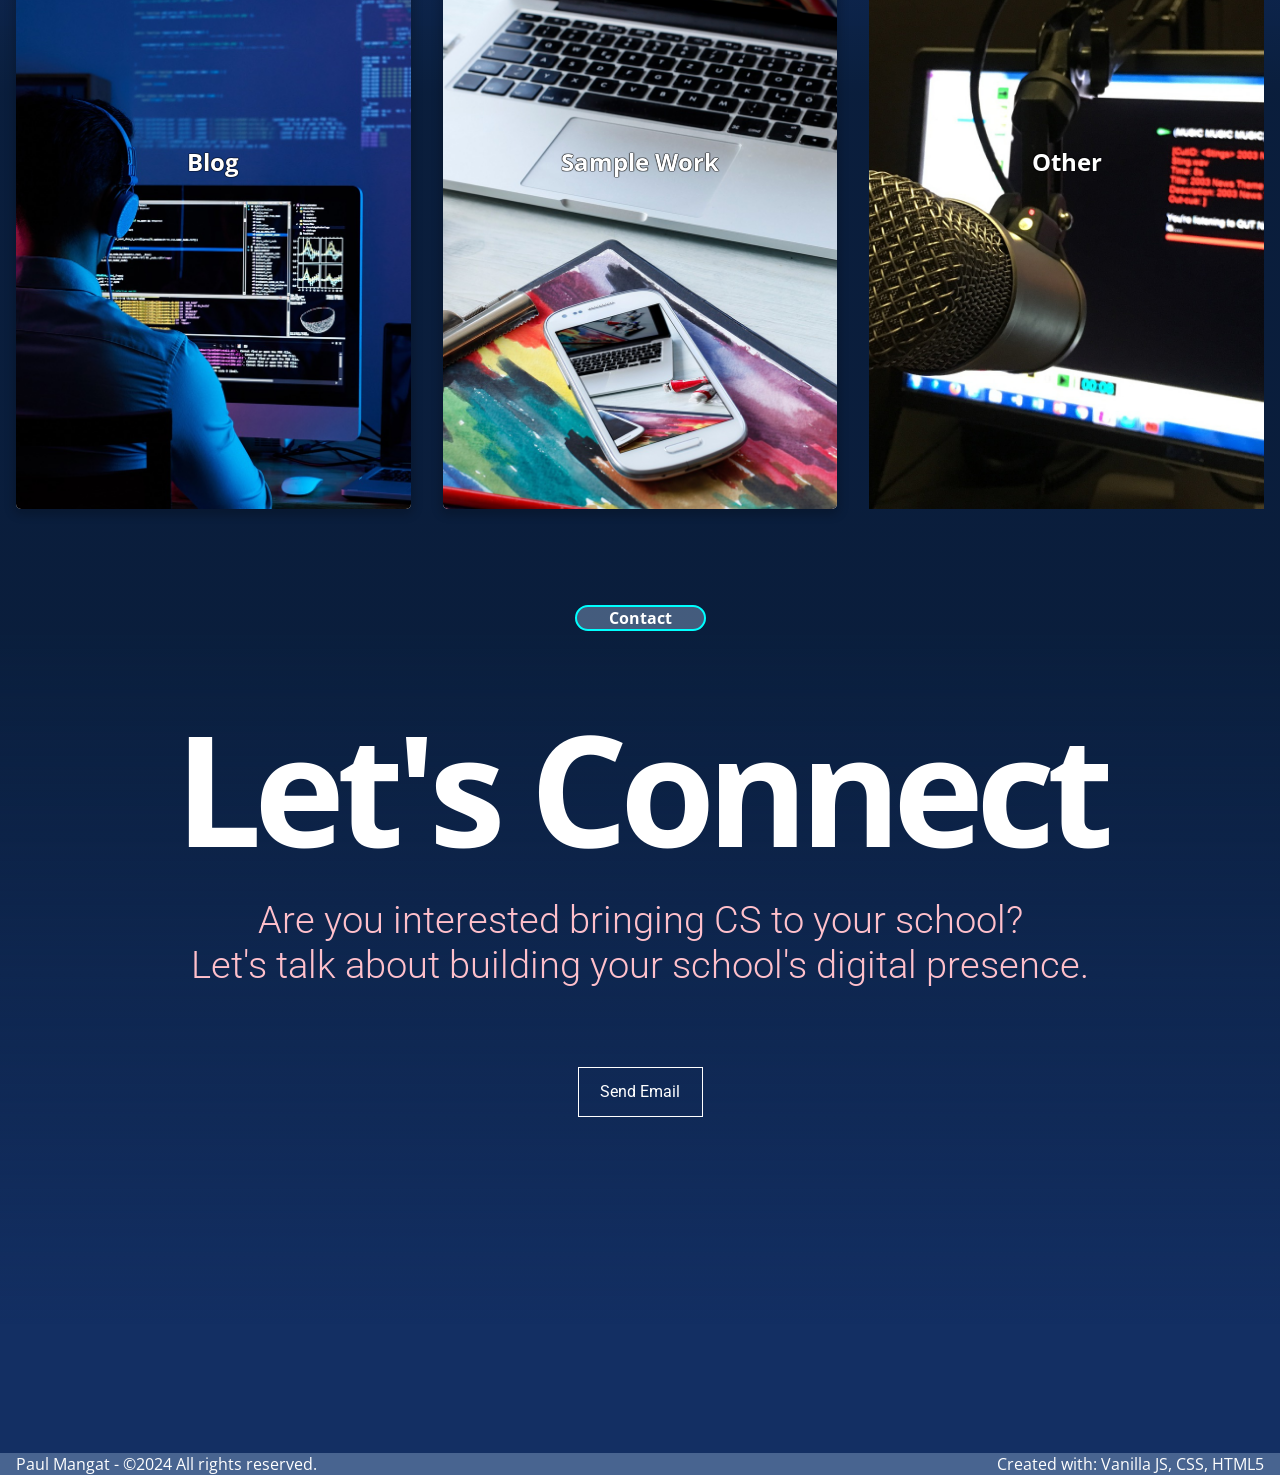
==== commit 14bdf62a: "Update index.html more updates reg education" ====
--- a/index.html
+++ b/index.html
@@ -72,7 +72,7 @@
         <h1 class="hero__lastname">Mangat</h1>        
       </div>
       <div class="hero__title__subtitle">
-        <h3 id="typewriter">CS Education Specialist</h3>
+        <h3 id="typewriter">CS Education</h3>
       </div>
     </div>
 
@@ -170,7 +170,7 @@
   <div class="container">
     <div class="work-cards grid work-cards--grid slide-in-from-bottom" id="scroll-event">
 
-      <a href="https://www.safeswitch.ca">
+      <a href="https://github.com/PaulMangat0">
       <div class="example-card card">
         <img src="images/work.jpg">
         <div class="example-details">
@@ -185,7 +185,7 @@
         <img src="images/experiments.jpg">
         <div class="example-details">
           <h2>Sample Work</h2><br>
-          <p>Highlights from student work.</p>
+          <p>Highlights from Student Work</p>
         </div>
       </div>
       </a>
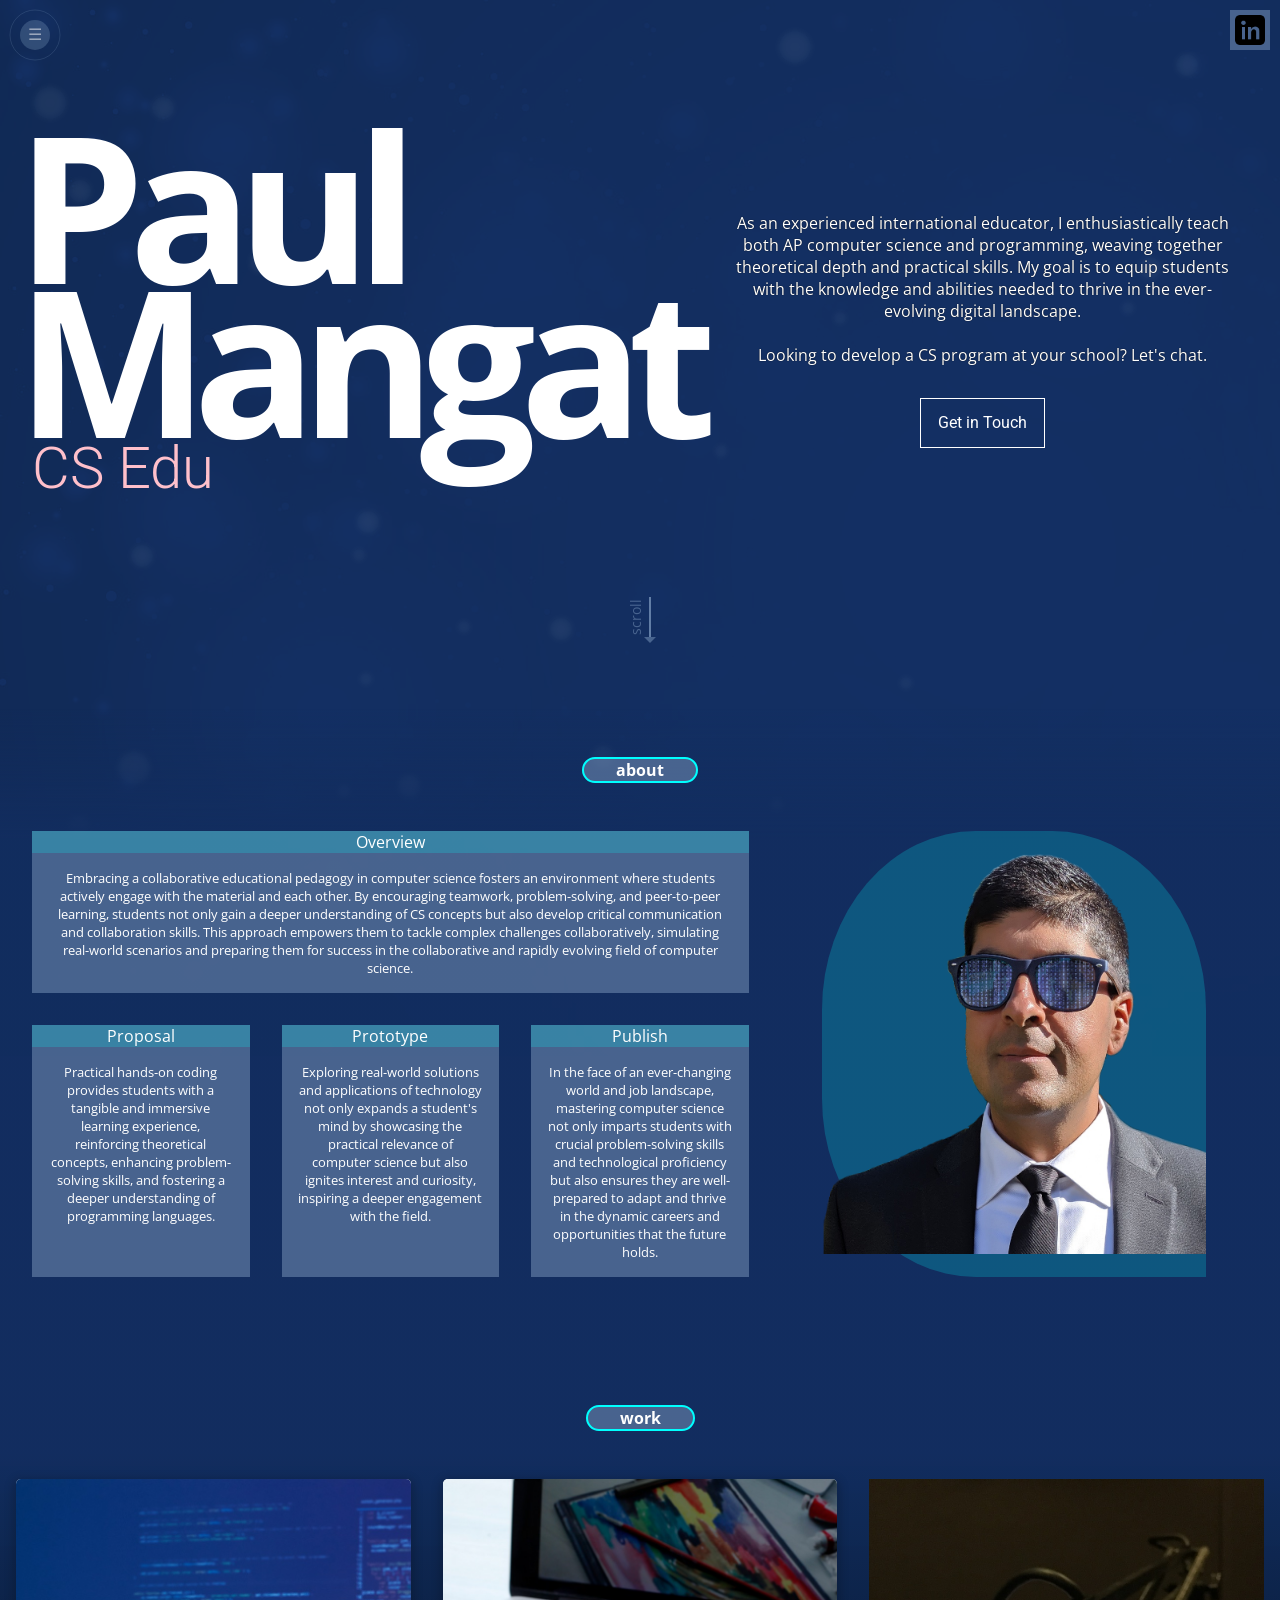
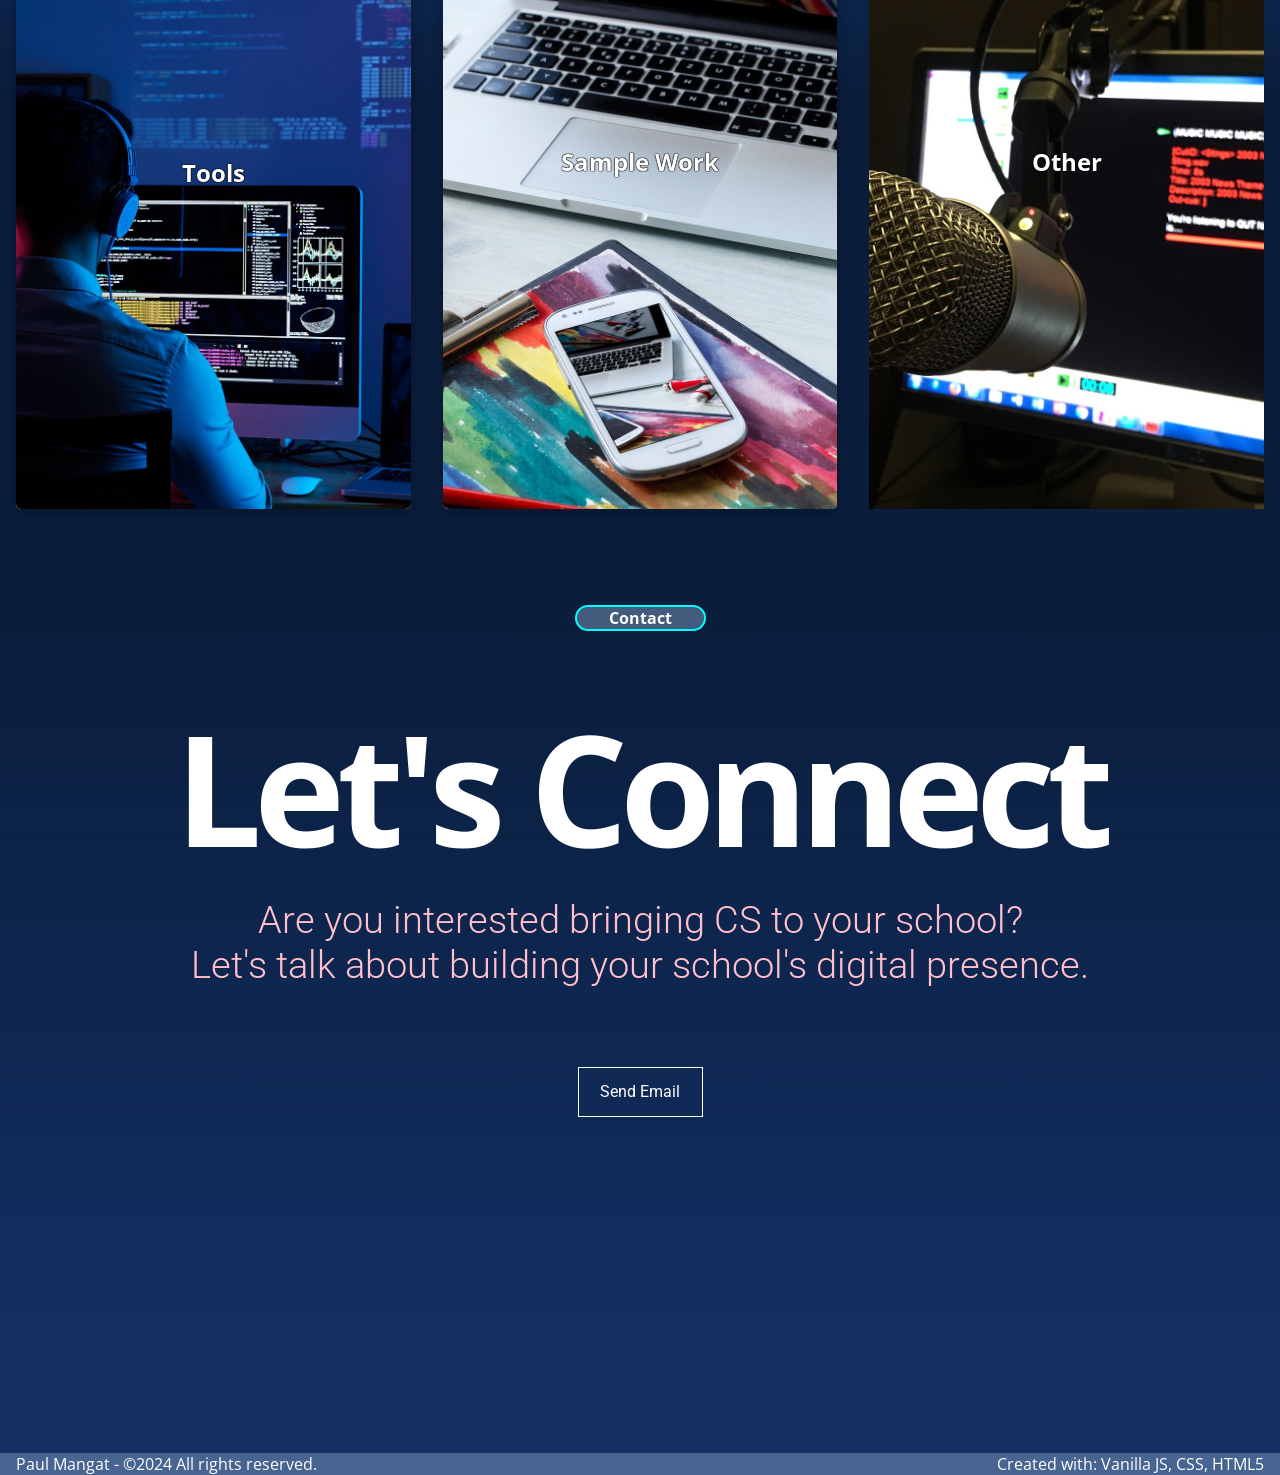
==== commit 65161529: "Update link and text for Tools section" ====
--- a/index.html
+++ b/index.html
@@ -170,12 +170,12 @@
   <div class="container">
     <div class="work-cards grid work-cards--grid slide-in-from-bottom" id="scroll-event">
 
-      <a href="https://github.com/PaulMangat0">
+      <a href="https://github.com/PaulMangat0/Tools">
       <div class="example-card card">
         <img src="images/work.jpg">
         <div class="example-details">
-          <h2>Blog</h2><br>
-          <p>CS Education Tips and Tricks</p>
+          <h2>Tools</h2><br>
+          <p>CS Education Tools</p>
         </div>
       </div>
       </a>
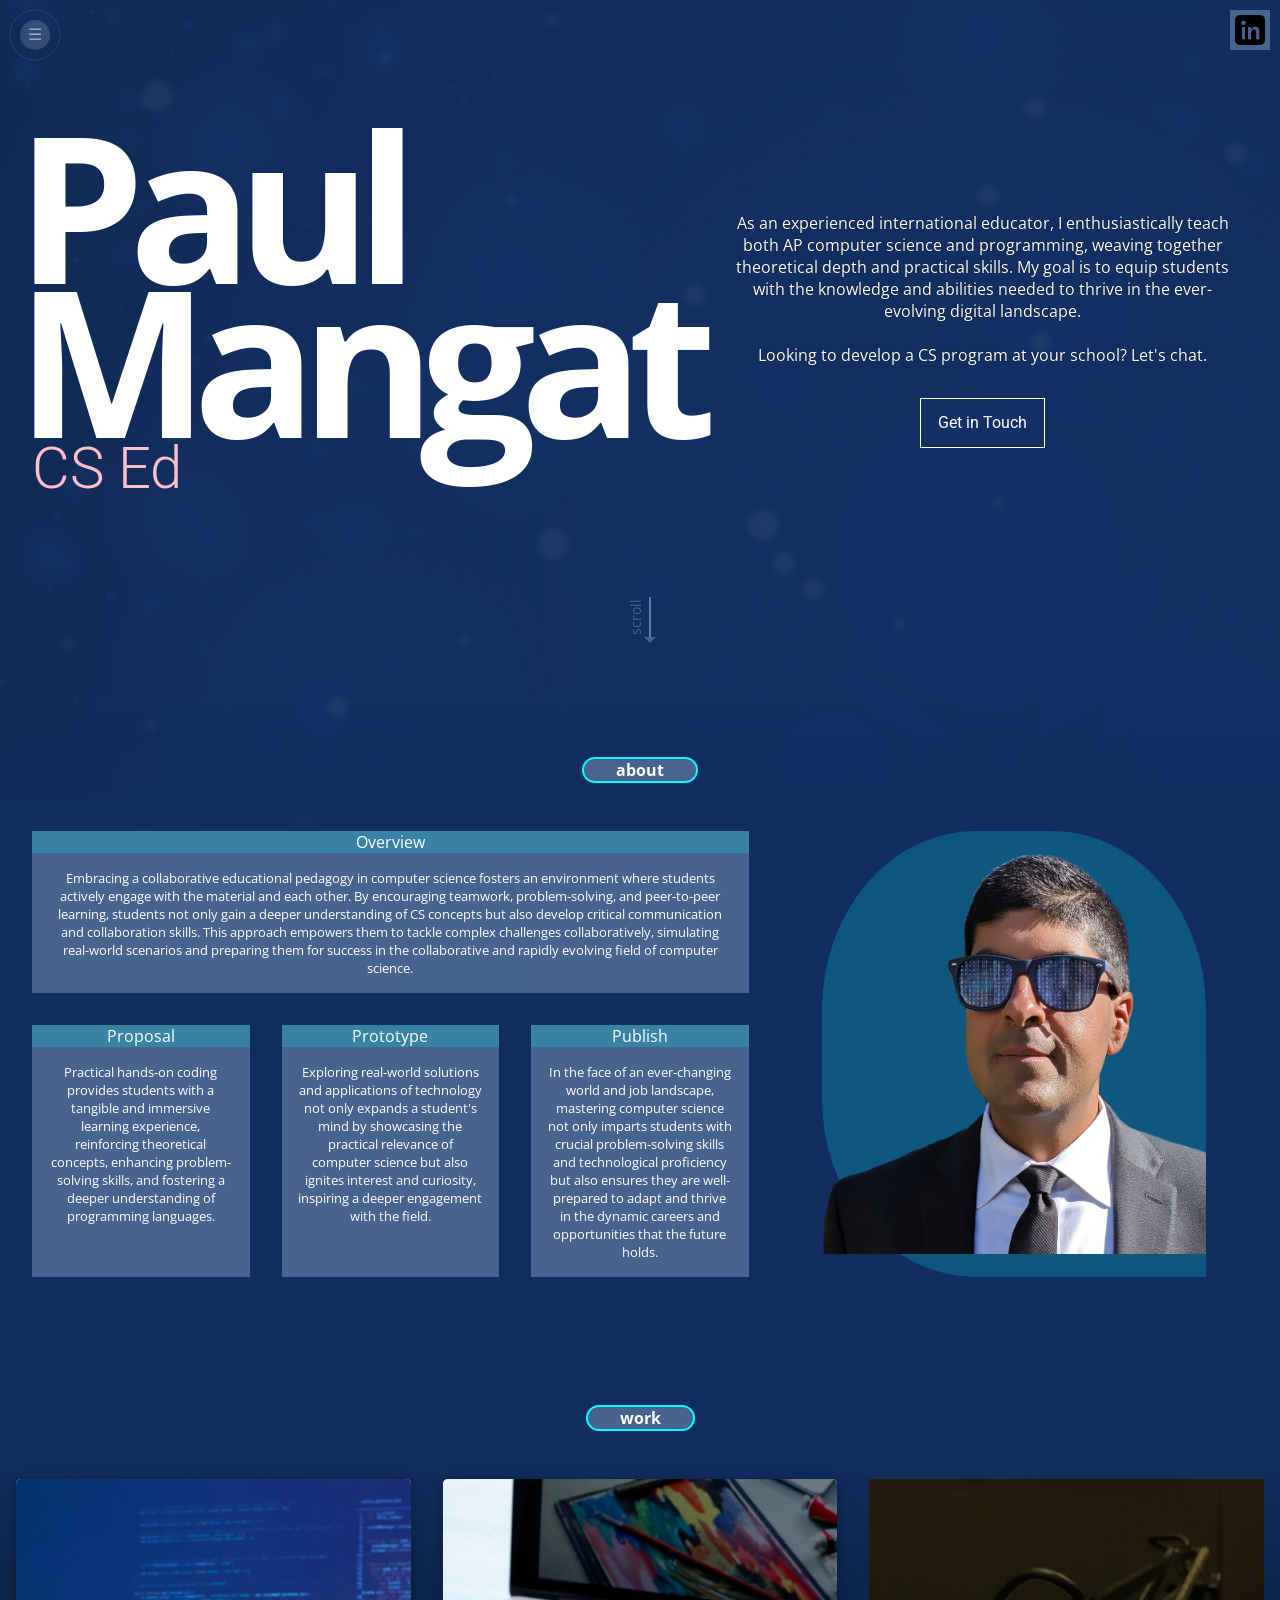
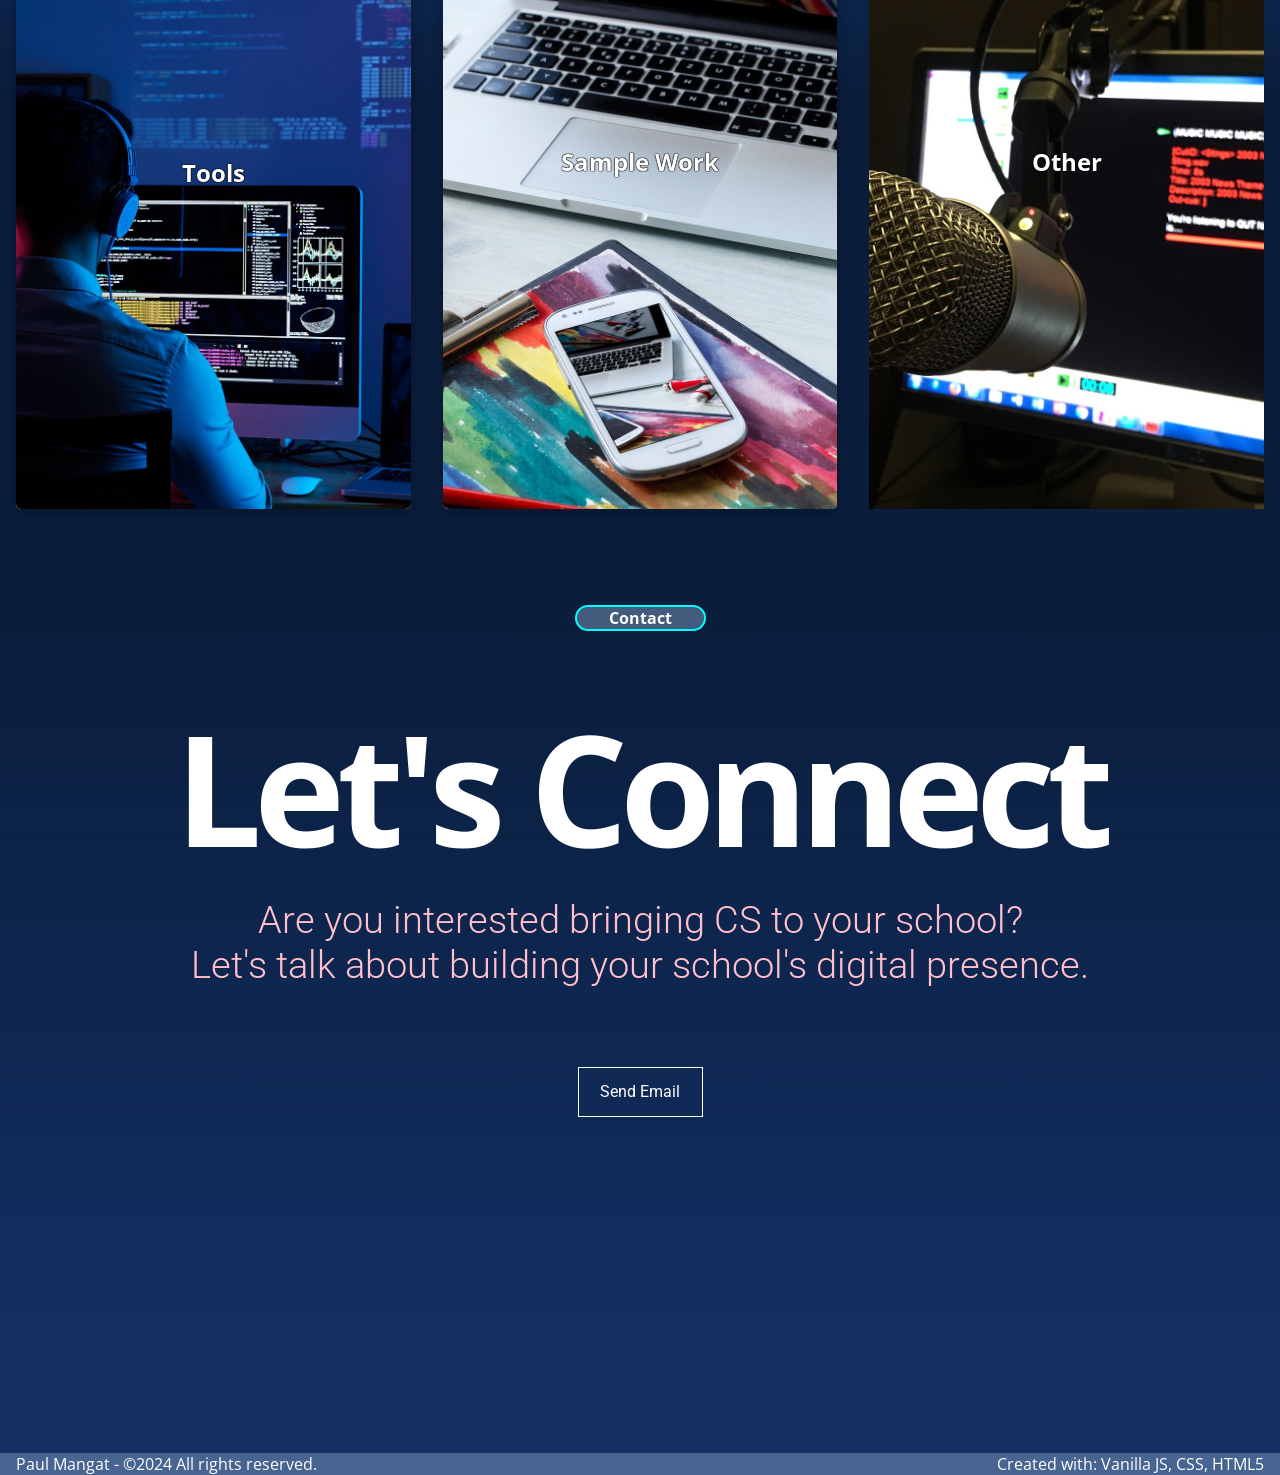
==== commit 9cefdba0: "Update index.html" ====
--- a/index.html
+++ b/index.html
@@ -170,7 +170,7 @@
   <div class="container">
     <div class="work-cards grid work-cards--grid slide-in-from-bottom" id="scroll-event">
 
-      <a href="https://github.com/PaulMangat0/Tools">
+      <a href="https://github.com/PaulMangat0/Tools/">
       <div class="example-card card">
         <img src="images/work.jpg">
         <div class="example-details">
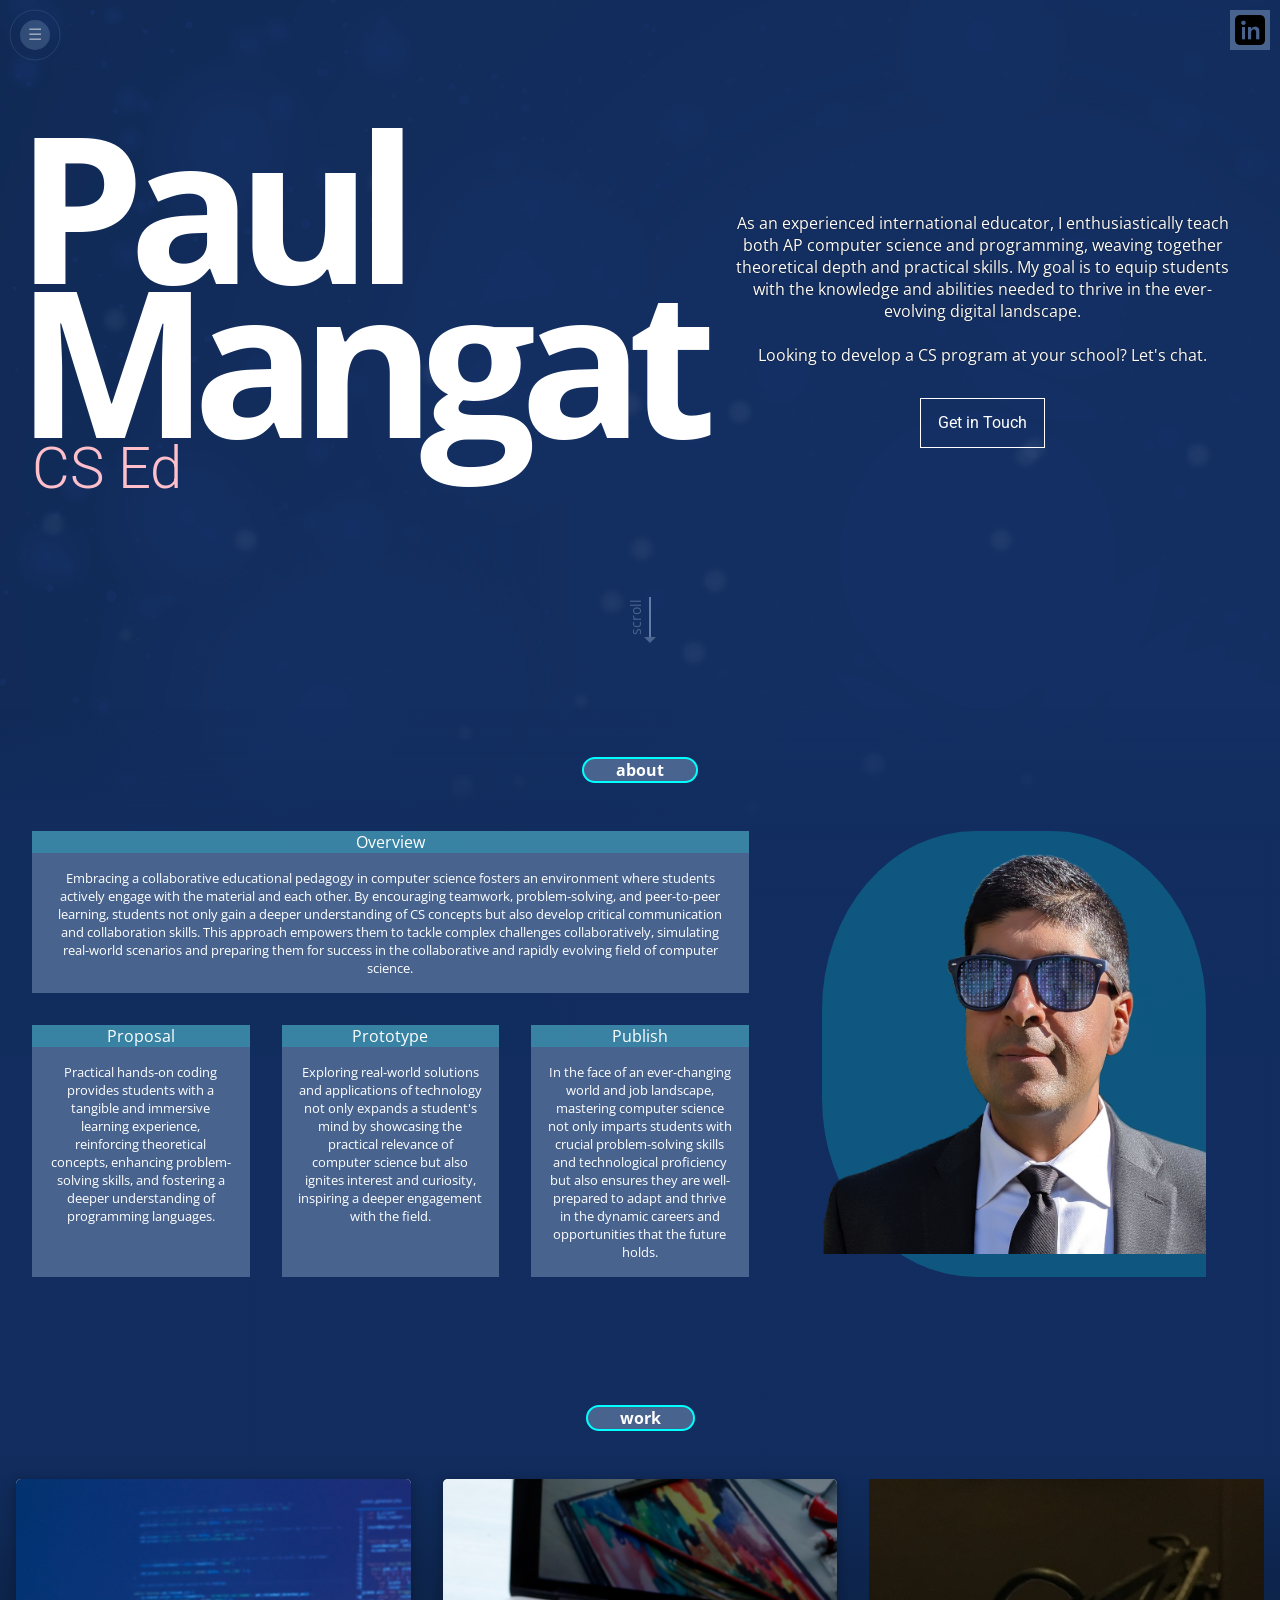
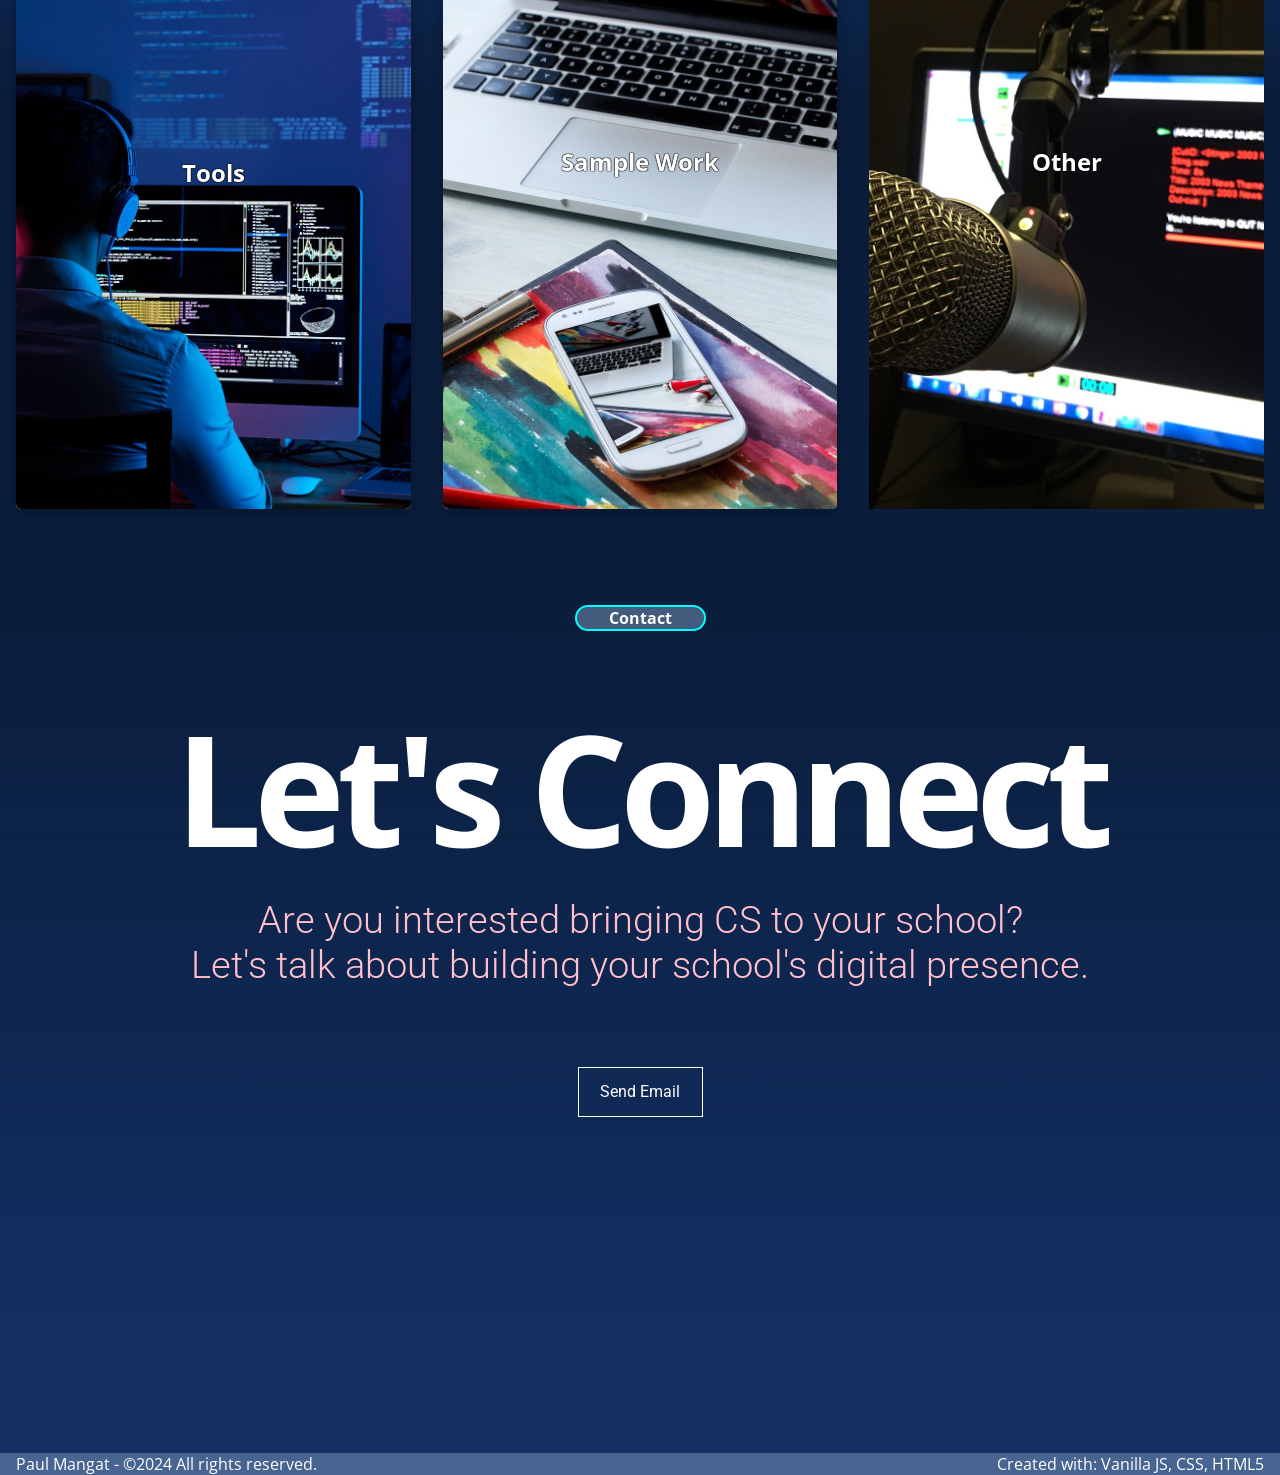
==== commit 33307002: "Update index.html" ====
--- a/index.html
+++ b/index.html
@@ -170,7 +170,7 @@
   <div class="container">
     <div class="work-cards grid work-cards--grid slide-in-from-bottom" id="scroll-event">
 
-      <a href="https://github.com/PaulMangat0/Tools/">
+      <a href="Tools/index.html">
       <div class="example-card card">
         <img src="images/work.jpg">
         <div class="example-details">
